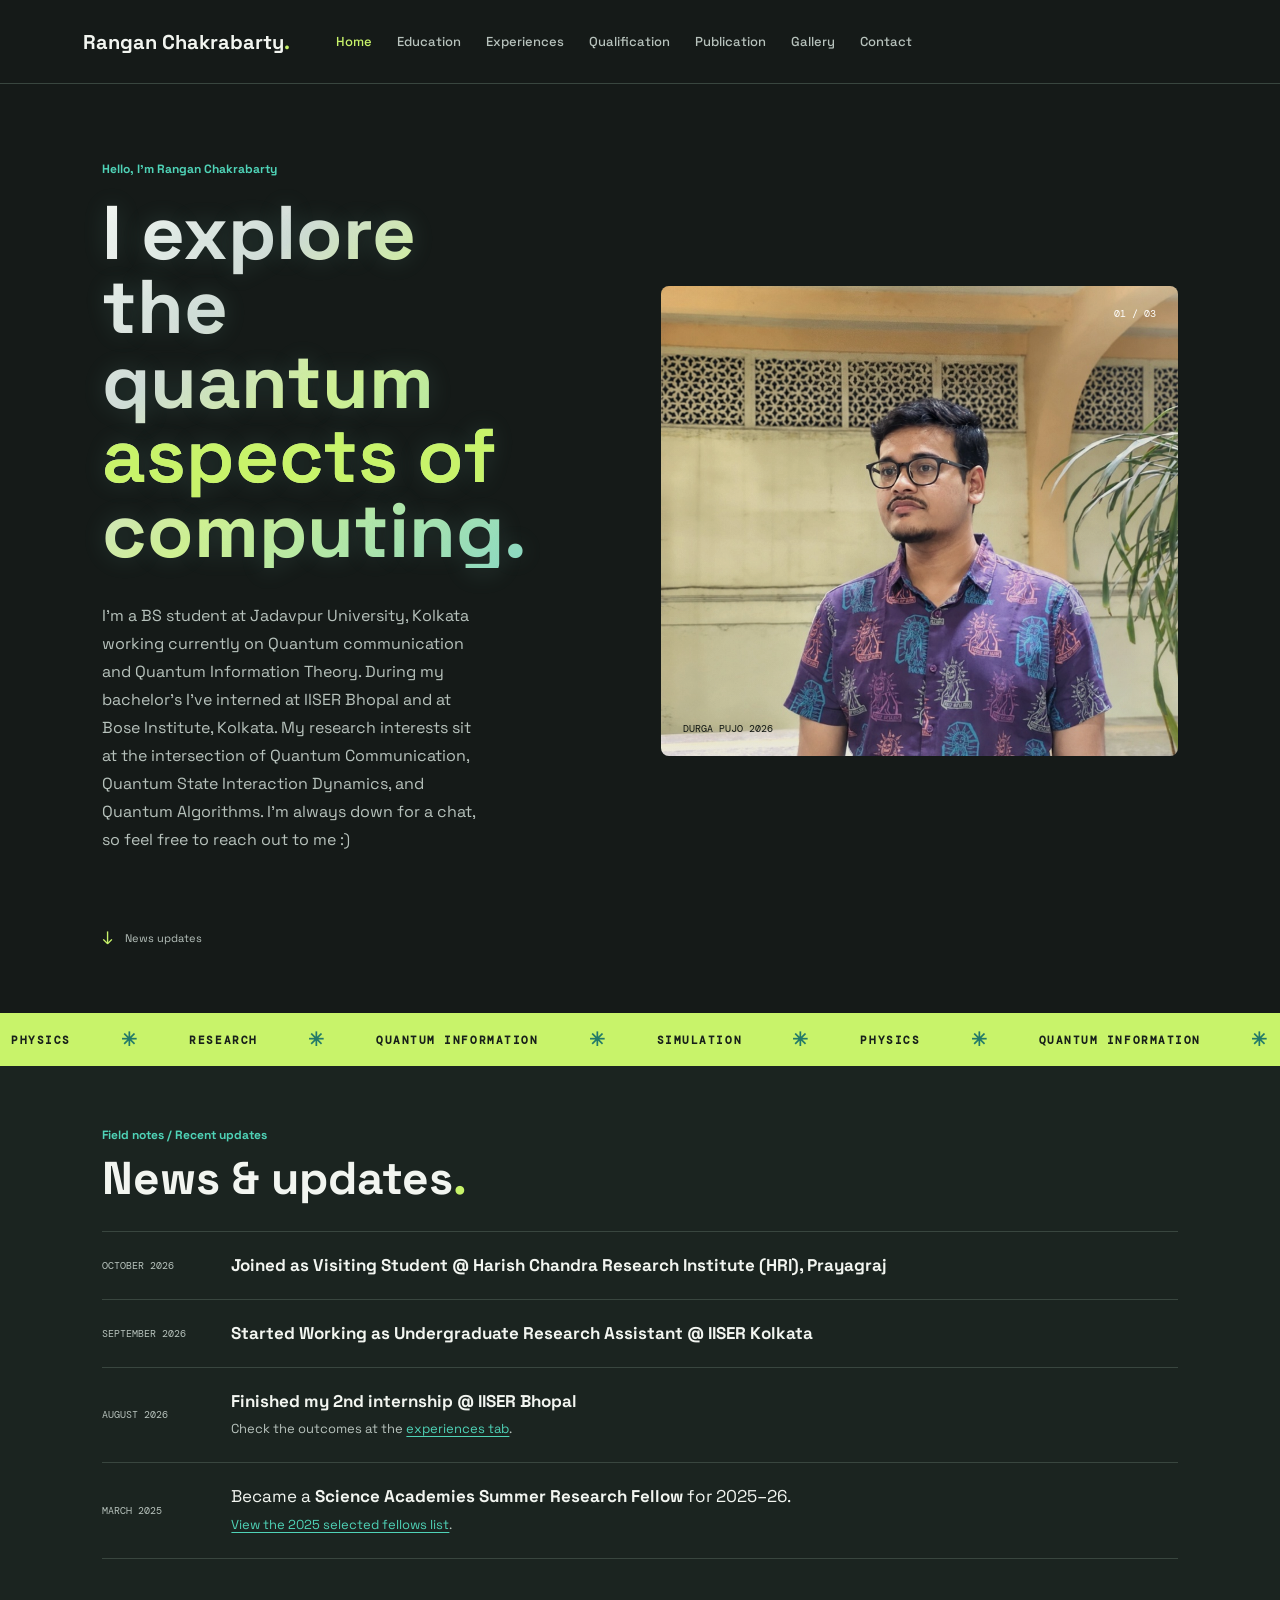
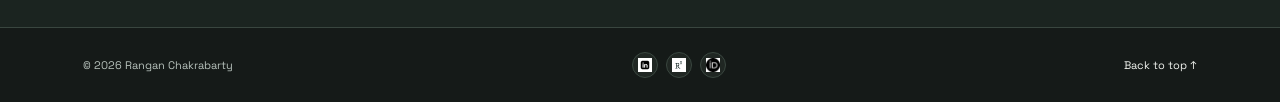
==== index.html @ 46327c10 "changed index" ====
<!doctype html>
<html lang="en">
<head>
  <meta charset="utf-8">
  <meta name="viewport" content="width=device-width, initial-scale=1">
  <meta name="description" content="Rangan Chakrabarty is a Physics student at Jadavpur University, Kolkata, interested in quantum computing, quantum communication, quantum algorithms, and quantum state transfer. Explore his academic profile, research projects, and publications.">
  <meta name="theme-color" content="#151a18">
  <meta property="og:title" content="Rangan Chakrabarty | Personal Webpage">
  <title>Rangan Chakrabarty | Personal Webpage</title>
  <link rel="canonical" href="https://rangan269-ju.github.io/Personalwebsite/">
  <link rel="preconnect" href="https://fonts.googleapis.com">
  <link rel="preconnect" href="https://fonts.gstatic.com" crossorigin>
  <link href="https://fonts.googleapis.com/css2?family=DM+Mono:wght@400;500&family=Space+Grotesk:wght@400;500;600;700&display=swap" rel="stylesheet">
  <link rel="stylesheet" href="styles.css">
</head>
<body>
  <div class="site-shell">
    <header class="site-header">
      <a class="brand" href="?page=home" aria-label="Rangan Chakrabarty home">Rangan Chakrabarty<span class="brand-dot">.</span></a>
      <nav class="desktop-nav" aria-label="Main navigation">
        <a href="?page=home">Home</a>
        <a href="?page=education">Education</a>
        <a href="?page=experience">Experiences</a>
        <a href="?page=qualification">Qualification</a>
        <a href="?page=publication">Publication</a>
        <a href="?page=gallery">Gallery</a>
        <a href="?page=contact">Contact</a>
      </nav>
      <button class="menu-toggle" type="button" aria-expanded="false" aria-controls="mobile-nav" aria-label="Open navigation">
        <span></span><span></span>
      </button>
    </header>

    <nav class="mobile-nav" id="mobile-nav" aria-label="Mobile navigation">
      <a href="?page=home">Home</a>
      <a href="?page=education">Education</a>
      <a href="?page=experience">Experiences</a>
      <a href="?page=qualification">Qualification</a>
      <a href="?page=publication">Publication</a>
      <a href="?page=gallery">Gallery</a>
      <a href="?page=contact">Contact</a>
    </nav>

    <main id="home">
      <section class="hero section-pad reveal">
        <div class="hero-grid">
          <div class="hero-copy">
            <p class="eyebrow name-lockup">Hello, I'm Rangan Chakrabarty</p>
            <h1>I explore the quantum <em>aspects of</em> computing.</h1>
            <p class="hero-intro">I'm a BS student at Jadavpur University, Kolkata working currently on Quantum communication and Quantum Information Theory. During my bachelor's I've interned at IISER Bhopal and at Bose Institute, Kolkata. My research interests sit at the intersection of Quantum Communication, Quantum State Interaction Dynamics, and Quantum Algorithms. I'm always down for a chat, so feel free to <a href="https://rangan269-ju.github.io/Personalwebsite/?page=contact">reach out to me</a> :)</p>
          </div>
          <div class="hero-visual" aria-label="Durga Pujo 2026">
            <div class="visual-label">01 / 03</div>
            <div class="visual-caption visual-caption-dark">Durga Pujo 2026</div>
          </div>
        </div>
        <a class="scroll-cue page-explorer" href="#news"><span class="scroll-arrow">↓</span><span>News updates</span></a>
      </section>

      <section class="marquee" aria-label="Specialties">
        <div class="marquee-track"><span>Physics</span><b>✳</b><span>Research</span><b>✳</b><span>Quantum Information</span><b>✳</b><span>Simulation</span><b>✳</b><span>Physics</span><b>✳</b><span>Quantum Information</span><b>✳</b></div>
      </section>

      <section id="news" class="news section-pad" aria-labelledby="news-title">
        <div class="news-heading">
          <div>
            <p class="eyebrow">Field notes / Recent updates</p>
            <h2 id="news-title">News &amp; updates<span>.</span></h2>
          </div>
        </div>
        <div class="news-list">
          <article class="news-item">
            <time datetime="2026-10" class="news-date">October 2026</time>
            <div class="news-copy">
              <h3>Joined as Visiting Student @ Harish Chandra Research Institute (HRI), Prayagraj</h3>
            </div>
          </article>
          <article class="news-item">
            <time datetime="2026-09" class="news-date">September 2026</time>
            <div class="news-copy">
              <h3>Started Working as Undergraduate Research Assistant @ IISER Kolkata</h3>
            </div>
          </article>
          <article class="news-item">
            <time datetime="2026-08" class="news-date">August 2026</time>
            <div class="news-copy">
              <h3><strong>Finished my 2nd internship @ IISER Bhopal</strong></h3>
              <p>Check the outcomes at the <a href="?page=experience">experiences tab</a>.</p>
            </div>
          </article>
          <article class="news-item news-item-fellowship">
            <time datetime="2025-03" class="news-date">March 2025</time>
            <div class="news-copy">
              <h3>Became a <strong>Science Academies Summer Research Fellow</strong> for 2025–26.</h3>
              <p><a href="https://webjapps.ias.ac.in/fellowship2025/lists/result.jsp" target="_blank" rel="noopener noreferrer">View the 2025 selected fellows list</a>.</p>
            </div>
          </article>
        </div>
      </section>

      <section class="profile-section section-pad" aria-label="Profile information">
        <article id="education" class="profile-item education-item reveal"><p class="eyebrow">01 / Education</p><h2>Academic<br><em>journey.</em></h2><div class="education-timeline"><div class="education-record"><div><h3>4-year BSc Major (Hons with Research) in Physics</h3><p>Jadavpur University, Kolkata, India</p></div></div><div class="education-record"><div><h3>Higher Secondary (HS) Education</h3><p>Katwa Kashiram Das Institution</p><p>WB, India</p></div></div><div class="education-record"><div><h3>Secondary (Madhyamik) Education</h3><p>Katwa Kashiram Das Institution</p><p>WB, India</p></div></div></div><aside class="education-progress" aria-label="Education progress"><div class="progress-heading"><span>Education journey</span><strong id="graduation-percentage">0%</strong></div><div class="progress-track"><span class="progress-fill" id="graduation-fill"></span></div><div class="progress-footer"><span>Graduation progress</span><span>Automatically updated</span></div><div class="education-progress-list"><div class="education-step complete"><span class="step-marker">✓</span><div><strong>Secondary</strong><small>Completed</small></div></div><div class="education-step complete"><span class="step-marker">✓</span><div><strong>Higher Secondary</strong><small>Completed</small></div></div><div class="education-step current"><span class="step-marker">●</span><div><strong>BSc (Hons) Physics</strong><small>Currently pursuing</small></div></div></div></aside></article>
        <article id="research" class="profile-item reveal"><p class="eyebrow">02 / Research Interests</p><h2>Research<br><em>ambitions.</em></h2><div class="research-grid"><div class="research-box"><span class="research-box-index">01</span><strong>Quantum Communication</strong></div><div class="research-box"><span class="research-box-index">02</span><strong>Quantum Algorithms</strong></div><div class="research-box"><span class="research-box-index">03</span><strong>Quantum Protocols</strong></div></div></article>
        <section class="work section-pad" id="project">
          <div class="section-heading reveal"><div><p class="eyebrow">02/ Project Works and experiences</p><h2>Research<br><em>journey.</em></h2></div><p class="section-note"></p></div>
          <div class="project-entry-grid"><article class="research-box internship-project reveal"><img class="internship-project-image" src="pictures/Screenshot%202026-08-28%20131123.png" alt="Science Academies Summer Research Fellowship Program 2025 project report cover"><span class="research-box-index">01</span><h3>Quantum Algorithms: Detailed Study, Experimental Implementations and Fault Diagnosis of Quantum Logic Gates</h3><p class="project-timeline">July-September 2025</p><p>Supervisor: Dr. Somshubhro Bandyopadhyay</p><p>Bose Institute, Kolkata</p><p>Academy of Sciences Summer Research Fellowship Program 2025 <a class="fellowship-link" href="https://webjapps.ias.ac.in/fellowship2025/lists/selectedList.jsp?col=First_Name&amp;sub=Phy&amp;searchtxt=rangan" target="_blank" rel="noopener noreferrer" aria-label="View fellowship selection">↗</a></p><nav class="project-links" aria-label="Project resources"><a href="https://doi.org/10.13140/RG.2.2.35183.50083" target="_blank" rel="noopener noreferrer"><span>↗</span> ResearchGate / DOI: <span class="doi-number">10.13140/RG.2.2.35183.50083</span></a><a href="https://zenodo.org/records/17501099?token=eyJhbGciOiJIUzUxMiJ9.eyJpZCI6IjRhYTQyNjQ0LTM5YzItNGQ5YS1iMjczLTY4NjM2NmU4YTQyZSIsImRhdGEiOnt9LCJyYW5kb20iOiI2ODg5NjUzNzBiMWYzODQ5M2ZmNTM1MTM1YjNhNDI4OCJ9.HhS94I4QEbYhkho5GENRAHw2uCYoyf9vWG4GuqeVCTBKf3cCyo_2i5JP4HPBs7c6EdXIXnqbnS_jVi15p4PufQ" target="_blank" rel="noopener noreferrer"><span>↗</span> Zenodo</a><a href="https://drive.google.com/" target="_blank" rel="noopener noreferrer"><span>↗</span> Abstract</a></nav></article><article class="research-box internship-project dense-coding-project reveal"><span class="research-box-index">02</span><h3>Quantum Dense Coding Using Bipartite and Multipartite Entangled States Over Noiseless and Noisy Quantum Channels: An IBM Quantum Experience</h3><p class="project-timeline">Quantum communication research</p><p>Study of dense coding protocols using bipartite and multipartite entangled states.</p><nav class="project-links" aria-label="Project resources"><a href="#project"><span>↗</span> Project details</a></nav></article></div>
        </section>
        <article id="qualification" class="profile-item reveal"><p class="eyebrow">03 / Qualified Examinations</p><h2>Conquered <br><em>entrances.</em></h2><div class="qualification-grid"><div class="research-box"><span class="research-box-index">01</span><strong>Jadavpur University UG Entrance Test- Physics 2023<br><span class="qualification-rank">Ranked 2nd in the entrance test <br>Ranked 9th overall</span></strong></div><div class="research-box"><span class="research-box-index">02</span><strong>CUET (UG) 2023 Entrance Test<br><span class="qualification-percentiles">Percentile in Physics: 98.15<br>Percentile in Chemistry: 99.64<br>Percentile in Biology: 96.40</span></strong></div></div></article>
        <article id="skills" class="profile-item reveal"><p class="eyebrow">05 / Skills</p><h2>Potential<br><em>outgrowths.</em></h2><div class="research-grid skills-grid"><div class="research-box"><span class="research-box-index">01</span><strong>Programming Languages</strong><span class="skill-details"><span class="skill-entry"><b>FORTRAN 95:</b> For scientific and numerical computation.</span><span class="skill-entry"><b>Python:</b> For scientific computing, data analysis, and rapid prototyping.</span><span class="skill-entry"><b>LaTeX:</b> For clean technical writing and professional document preparation.</span><span class="skill-entry"><b>HTML:</b> For structuring web content and pages.</span><span class="skill-entry"><b>CSS:</b> For styling and responsive interface design.</span><span class="skill-entry"><b>JavaScript:</b> For interactivity and dynamic frontend behavior.</span></span></div><div class="research-box"><span class="research-box-index">02</span><strong>Scientific Computing</strong><span class="skill-details"><span class="skill-entry"><b>NumPy &amp; SciPy:</b> Numerical analysis and scientific algorithms.</span><span class="skill-entry"><b>Gnuplot:</b> Quick plotting and data visualization.</span><span class="skill-entry"><b>Matplotlib:</b> Publication-quality figures and analysis plots.</span><span class="skill-entry"><b>Jupyter Notebook:</b> Interactive computation and documentation.</span><span class="skill-entry"><b>Origin:</b> Data processing and graphing for analysis work.</span><span class="skill-entry"><b>Quantum computing libraries:</b> Qiskit, QuTiP, IBM Quantum Experience for quantum simulations and experiments.</span></span></div><div class="research-box"><span class="research-box-index">03</span><strong>Research Skills</strong><span class="skill-details"><span class="skill-entry"><b>Literature review:</b> For identifying gaps and building a strong theoretical base.</span><span class="skill-entry"><b>Data analysis:</b> For interpreting results and extracting meaningful patterns.</span><span class="skill-entry"><b>Scientific writing:</b> For presenting findings clearly and professionally.</span></span></div></div></article>
        <article id="publication" class="profile-item reveal"><p class="eyebrow">04 / Publication</p><h2>Documenting<br><em>innovations.</em></h2><p>Selected writing, research, and future publications will appear here. This is a growing archive of work in progress.</p></article>
      </section>

      <section id="gallery" class="gallery-page section-pad">
        <header class="gallery-heading">
          <div><p class="eyebrow">05/Gallery</p><h1>Photo jungle<span>.</span></h1></div>
        </header>
        <div class="gallery-slides">
          <section class="gallery-carousel">
            <h2>Research diaries</h2>
            <div class="gallery-slide-visual research-diary-visual" aria-label="Bose Institute, Kolkata">
              <img src="pictures/IMG_20250715_173808297.jpg" alt="Bose Institute, Kolkata">
              <div class="visual-label">01 / 04</div>
              <div class="visual-caption">Bose Institute, Kolkata</div>
            </div>
          </section>
          <section class="gallery-carousel">
            <h2>Attended events</h2>
            <div class="gallery-slide-visual attended-events-visual" aria-label="IIT KGP Research Park">
              <img src="pictures/IMG_20260201_142143011.jpg" alt="IIT KGP Research Park">
              <div class="visual-label">01 / 07</div>
              <div class="visual-caption">IIT KGP Research Park</div>
            </div>
          </section>
          <section class="gallery-carousel">
            <h2>Varsity diaries</h2>
            <div class="gallery-slide-visual varsity-diary-visual" aria-label="Samannoy 2026">
              <img src="pictures/img-52.jpeg" alt="Samannoy 2026">
              <div class="visual-label">01 / 05</div>
              <div class="visual-caption">Samannoy 2026</div>
            </div>
          </section>
        </div>
      </section>

      <section class="contact section-pad" id="contact">
        <div class="about-mark reveal">✳</div>
        <p class="eyebrow">Let's Connect</p>
        <h2>Let's make something<br><em>worth talking about.</em></h2>
        <div class="contact-email-row">
          <a class="contact-link" href="https://mail.google.com/mail/?view=cm&fs=1&to=ranganc.physics.ug@jadavpuruniversity.in&su=Hello%20Rangan" target="_blank" rel="noopener noreferrer">Hello@rangan<span>↗</span></a>
          <span class="contact-email">Mailto: ranganc.physics.ug@jadavpuruniversity.in</span>
        </div>
      </section>

    </main>

    <footer class="site-footer">
      <span>© <span id="year">2026</span> Rangan Chakrabarty</span>
      <div class="footer-socials" aria-label="Social profiles">
        <a href="https://www.linkedin.com/in/reach2rcju/" target="_blank" rel="noopener noreferrer" aria-label="LinkedIn">
          <img src="pictures/linkedin.jpg" alt="LinkedIn">
        </a>
        <a href="https://www.researchgate.net/profile/Rangan-Chakrabarty?ev=hdr_xprf" target="_blank" rel="noopener noreferrer" aria-label="ResearchGate">
          <img src="pictures/researchgate.jpg" alt="ResearchGate">
        </a>
        <a href="https://orcid.org/0009-0009-5741-0717" target="_blank" rel="noopener noreferrer" aria-label="ORCID">
          <img src="pictures/orcid.png" alt="ORCID">
        </a>
      </div>
      <a href="#home">Back to top ↑</a>
    </footer>
  </div>
  <script src="script.js"></script>
</body>
</html>
---- styles.css ----
#skills { margin: 0; }
#skills .skills-grid { width: min(100%, 930px); grid-template-columns: repeat(3, minmax(0, 1fr)); align-items: start; gap: 18px; margin-top: 30px; }
#skills .skills-grid .research-box { min-height: 330px; justify-content: flex-start; padding: 18px 19px; border: 1px solid #8e8060; outline: 0; background-color: #1b1110; background-image: repeating-linear-gradient(0deg, rgba(200,232,91,.035) 0, rgba(200,232,91,.035) 1px, transparent 1px, transparent 5px); box-shadow: inset 0 0 0 1px #29211d, inset 0 -5px 0 #c8e85b, 5px 5px 0 #260f15; transition: transform .2s ease, box-shadow .2s ease; }
#skills .skills-grid .research-box:hover { transform: translate(-2px, -2px); box-shadow: inset 0 0 0 1px #292b24, inset 0 -5px 0 #c8e85b, 8px 8px 0 #260f15; }
#skills .skills-grid .research-box::after { right: 10px; top: 10px; width: 8px; height: 8px; border: 1px solid #c8e85b; background: #1b1110; border-radius: 0; box-shadow: inset 0 0 0 2px #1b1110; }
#skills .skills-grid .research-box-index { display: none; }
#skills .skills-grid strong { max-width: none; color: #c8e85b; font: 600 13px/1.25 var(--mono); letter-spacing: .035em; text-shadow: 2px 2px 0 #314116; }
#skills .skill-details { display: flex; flex: 1; flex-direction: column; justify-content: space-between; max-width: none; min-height: 250px; margin-top: 15px; color: #e7ded5; font: 10px/1.4 var(--mono); letter-spacing: .01em; text-transform: uppercase; }
#skills .skill-entry { display: block; }
#skills .skill-details b { color: #f4eee7; font-weight: 600; }
#skills .skill-details b::before { content: ""; display: inline-block; width: 6px; height: 6px; margin: 0 8px 1px 0; border: 1px solid #63d8d1; background: #63d8d1; box-sizing: border-box; }
#skills .skills-grid .research-box:last-child .skill-details { justify-content: flex-start; gap: 20px; min-height: 0; }
@media (max-width: 760px) { #skills .skills-grid { width: 100%; grid-template-columns: 1fr; gap: 14px; margin-top: 30px; } #skills .skills-grid .research-box { min-height: 0; } #skills .skill-details { min-height: 0; gap: 14px; } }
.internship-project-image, .dense-coding-project::after { clip-path: inset(0 0 65% 0); }
.scholarly-heading { margin: 24px 0 0; padding-top: 14px; border-top: 1px solid var(--line); color: #f0c978; font: 11px var(--mono); letter-spacing: .08em; text-transform: uppercase; }
.scholarly-card { position: relative; max-width: 760px; margin-top: 18px; padding: 28px 30px; border: 1px solid #46556b; border-left: 4px solid #e19063; border-radius: 6px; background: #202936; color: #f4ede5; box-shadow: 0 12px 28px rgba(8, 13, 22, .28); transform: translateY(0); transition: transform .25s ease, box-shadow .25s ease, border-color .25s ease, filter .25s ease; animation: scholarlyCardIn .6s ease both; }.scholarly-card:hover { transform: translateY(-4px) scale(1.01); border-color: #6a7f9f; box-shadow: 0 18px 34px rgba(8, 13, 22, .4); filter: brightness(1.04); }
@keyframes scholarlyCardIn { from { opacity: 0; transform: translateY(16px); } to { opacity: 1; transform: translateY(0); } }
.scholarly-card-index { color: #f0c978; font: 10px var(--mono); letter-spacing: .08em; text-transform: uppercase; }.scholarly-card h3 { max-width: 650px; margin: 16px 0 16px; color: #fff8ef; font: 600 12px/1.6 var(--mono); letter-spacing: .02em; text-transform: uppercase; }.scholarly-card p { max-width: 650px; margin: 8px 0 0; color: #cbd3df; font: 11px/1.6 var(--mono); }.scholarly-card p em { color: #fff8ef; font: inherit; }
.scholarly-card-link { display: inline-flex; align-items: center; gap: 10px; margin-top: 20px; color: #f0c978; font: 11px/1.5 var(--mono); text-transform: uppercase; }.scholarly-card-link > span:first-child { color: #fff8ef; font-size: 17px; }.scholarly-card-link .doi-number { color: #8fd0ca; font: inherit; letter-spacing: .06em; text-transform: none; }
.scholarly-card-link + .scholarly-card-link { margin-left: 22px; }
.text-link span, .project-links a > span:first-child, .fellowship-link span, .internship-detail-link span, .scholarly-card-link > span:first-child, .workshop-list a span, .contact-link span { display: inline-block; transition: transform .2s ease; }
.text-link:hover span, .project-links a:hover > span:first-child, .fellowship-link:hover span, .internship-detail-link:hover span, .scholarly-card-link:hover > span:first-child, .workshop-list a:hover span, .contact-link:hover span { transform: translate(3px, -3px); }
.workshop-card { position: relative; max-width: 900px; margin-top: 18px; padding: 28px 30px; border: 1px solid #3d4858; border-left: 4px solid #ff705b; border-radius: 6px; background: #171c26; color: #f4ede5; box-shadow: 0 14px 32px rgba(8, 13, 22, .38); transform: translateY(0); transition: transform .25s ease, box-shadow .25s ease, border-color .25s ease, filter .25s ease; animation: scholarlyCardIn .7s ease both; }.workshop-card:hover { transform: translateY(-3px) scale(1.01); border-color: #5a687b; box-shadow: 0 18px 38px rgba(8, 13, 22, .46); filter: brightness(1.05); }.workshop-list { display: grid; gap: 18px; margin: 20px 0 0; padding-left: 24px; }.workshop-list li { padding-left: 8px; color: #e3e8ef; font: 12px/1.65 var(--mono); transition: transform .2s ease, color .2s ease; }.workshop-list li:hover { transform: translateX(3px); color: #fff8ef; }.workshop-list li::marker { color: #c8e85b; }.workshop-list a { color: #c8e85b; white-space: nowrap; }.workshop-list a:hover { color: #fff8ef; }
.dense-coding-project::after { box-sizing: border-box; }
:root { --paper: #151a18; --ink: #f2f5f0; --muted: #b7c2bc; --line: #39463f; --blue: #8ca7ff; --yellow: #c8f36a; --green: #4fd3b7; --serif: "Space Grotesk", sans-serif; --sans: "Space Grotesk", sans-serif; --mono: "DM Mono", monospace; }
* { box-sizing: border-box; }
[hidden] { display: none !important; }
html { scroll-behavior: smooth; }
body { margin: 0; background: var(--paper); color: var(--ink); font-family: var(--sans); font-size: 15px; line-height: 1.5; }
a { color: inherit; text-decoration: none; }
.site-shell { max-width: 1440px; margin: auto; overflow: hidden; }
.site-header {
  position: relative;
  min-height: 84px;
  padding: 24px 6.5vw;
  display: flex;
  align-items: flex-start;
  gap: 46px;
  border-bottom: 1px solid var(--line);
  background-image: linear-gradient(rgba(36, 6, 10, 0.66), rgba(36, 6, 10, 0.78)), url("pictures/qback.avif");
  background-size: cover;
  background-position: center 36%;
  background-repeat: no-repeat;
  overflow: hidden;
}
.site-header > * { position: relative; z-index: 1; }
.brand { font-size: 19px; font-weight: 800; letter-spacing: -.8px; white-space: nowrap; }.brand-dot { color: #d36a4f; }
.desktop-nav { display: flex; flex-direction: column; align-items: flex-start; gap: 12px; font-size: 12px; }.desktop-nav a, .eyebrow, .hero-kicker, .project-meta p, .about-facts span, .site-footer { font-family: var(--mono); font-size: 10px; letter-spacing: .04em; text-transform: uppercase; }.desktop-nav a { font-size: 12px; }
.desktop-nav a, .mobile-nav a { color: var(--ink); opacity: 1; -webkit-text-fill-color: currentColor; }
.desktop-nav a { color: var(--muted); transition: color .2s; }.desktop-nav a:hover { color: var(--ink); }
.footer-socials { display: flex; align-items: center; gap: 8px; }
.footer-socials a { display: inline-flex; align-items: center; justify-content: center; width: 26px; height: 26px; border: 1px solid var(--line); border-radius: 50%; background: #202723; color: var(--ink); transition: transform .2s ease, border-color .2s ease, background .2s ease; }
.footer-socials a img { display: block; width: 14px; height: 14px; object-fit: contain; }
.footer-socials a:hover { transform: translateY(-2px); border-color: var(--yellow); background: #29332d; }
.menu-toggle, .mobile-nav { display: none; }
@supports (-webkit-touch-callout: none) {
  .desktop-nav a, .mobile-nav a { color: #f4ede5; opacity: 1; }
  .site-header { -webkit-backface-visibility: hidden; }
  .internship-project, .dense-coding-project { overflow: visible; }
  .internship-project-image, .dense-coding-project::after { top: -96px; }
  .dense-coding-project { padding-top: 112px; }
}
.section-pad { padding-left: 9.5vw; padding-right: 9.5vw; }
.hero { padding-top: 32px; padding-bottom: 55px; }.hero-kicker { display: flex; align-items: center; gap: 15px; color: var(--muted); }.kicker-line { width: 52px; height: 1px; background: var(--line); }.hero-grid { display: grid; grid-template-columns: .93fr 1.07fr; gap: 8.5vw; align-items: center; margin-top: 62px; }.eyebrow { color: #b65e48; margin: 0 0 18px; }.name-lockup { font-size: 12px; }.hero h1 { display: inline-block; max-width: 600px; margin: 0; font-size: clamp(48px, 6.2vw, 92px); line-height: .98; letter-spacing: -5px; font-weight: 700; background: linear-gradient(135deg, #f6f7f4 0%, #d4dcd7 28%, #d3f290 52%, #87d7c7 100%); -webkit-background-clip: text; background-clip: text; color: transparent; text-shadow: 0 0 24px rgba(135, 215, 199, .16); }.hero h1 em, h2 em { font-family: var(--serif); font-weight: 600; letter-spacing: -3px; }.hero-intro { max-width: 385px; margin: 34px 0 28px; color: var(--muted); font-size: 15px; line-height: 1.7; }.text-link { display: inline-flex; align-items: center; gap: 12px; font-size: 13px; font-weight: 700; border-bottom: 1px solid var(--ink); padding-bottom: 4px; }.text-link span { color: #d36a4f; font-size: 19px; line-height: 10px; transition: transform .2s; }.text-link:hover span { transform: translate(3px, 3px); }
.hero-visual { min-height: 470px; position: relative; overflow: hidden; background: url('pictures/1791971786015.jpeg') center 36%/cover; }.hero-visual::after { content: ""; position: absolute; inset: 0; background: linear-gradient(140deg, rgba(242,188,75,.22), rgba(60,78,65,.17)); mix-blend-mode: multiply; }.visual-label, .visual-caption, .visual-stamp { position: absolute; z-index: 1; font-family: var(--mono); text-transform: uppercase; font-size: 10px; }.visual-label { top: 20px; right: 22px; color: white; }.visual-caption { bottom: 20px; left: 22px; max-width: calc(100% - 44px); color: white; line-height: 1.5; }.visual-stamp { top: 43%; left: 44%; width: 98px; height: 98px; border: 1px solid white; border-radius: 50%; display: grid; place-content: center; text-align: center; color: white; font-size: 24px; line-height: .95; transform: rotate(-13deg); }.visual-stamp span { font-size: 7px; line-height: 1.35; margin-top: 6px; }.scroll-cue { display: flex; align-items: center; gap: 12px; color: var(--muted); font: 10px var(--mono); text-transform: uppercase; margin-top: 44px; }.scroll-arrow { font-size: 18px; color: #d36a4f; }
.marquee { overflow: hidden; background: linear-gradient(90deg, #2d0d12 0%, #39141b 38%, #2a0c11 100%); color: #f9f3ee; padding: 14px 0; border-top: 1px solid rgba(255,255,255,0.08); border-bottom: 1px solid rgba(255,255,255,0.08); box-shadow: inset 0 0 18px rgba(255, 183, 96, 0.08); }
.marquee-track { display: flex; justify-content: space-around; align-items: center; gap: 28px; width: max-content; min-width: 100%; font: 700 11px var(--mono); text-transform: uppercase; letter-spacing: .14em; color: #f7efe9; }
.marquee-track span { color: #f8f1e8; text-shadow: 0 0 14px rgba(255, 214, 153, 0.2); }
.marquee b { color: #ffb86b; font-size: 19px; font-weight: 700; text-shadow: 0 0 12px rgba(255, 184, 107, 0.35); }
.profile-section { padding-top: 104px; padding-bottom: 108px; display: grid; grid-template-columns: repeat(2, minmax(0, 1fr)); column-gap: 8vw; row-gap: 78px; border-bottom: 1px solid var(--line); }.profile-item { border-top: 1px solid var(--ink); padding-top: 17px; }.profile-item h2 { font-size: clamp(31px, 3.1vw, 46px); line-height: 1.04; letter-spacing: -2px; margin: 0 0 22px; }.profile-item h2 em { letter-spacing: -2px; }.profile-item > p:not(.eyebrow) { max-width: 390px; color: var(--muted); font-size: 13px; line-height: 1.7; margin: 0; }.profile-item blockquote { max-width: 520px; margin: 0 0 22px; font: 600 clamp(28px, 3vw, 44px)/1.08 var(--serif); letter-spacing: -1px; }.profile-item blockquote cite { display: block; margin-top: 16px; color: var(--muted); font: 10px var(--mono); letter-spacing: .04em; text-transform: uppercase; }.research-grid { display: grid; grid-template-columns: repeat(3, minmax(0, 1fr)); gap: 12px; margin-top: 30px; }.research-box { position: relative; min-height: 126px; display: flex; flex-direction: column; justify-content: space-between; padding: 15px; border: 2px solid #896068; outline: 1px solid #3d1820; outline-offset: -6px; background: #2b1116; box-shadow: inset 0 0 0 4px #3d1820, 4px 4px 0 rgba(20, 5, 8, .28); }.research-box::after { content: ""; position: absolute; right: 8px; top: 8px; width: 5px; height: 5px; border: 1px solid #c28a77; background: #5c313a; border-radius: 50%; }.research-box-index { color: #e19063; font: 10px var(--mono); }.research-box strong { max-width: 125px; font: 600 13px/1.25 var(--mono); text-transform: uppercase; }.profile-item .skill-list { color: var(--ink); font-family: var(--mono); font-size: 11px; line-height: 2; text-transform: uppercase; }
.work { padding-top: 116px; padding-bottom: 126px; }.section-heading { display: flex; align-items: end; justify-content: space-between; gap: 40px; margin-bottom: 56px; }.section-heading h2, .about h2, .contact h2 { font-size: clamp(38px, 4vw, 61px); line-height: 1.04; letter-spacing: -3px; margin: 0; }.section-note { max-width: 225px; color: var(--muted); margin: 0 0 5px; font-size: 13px; }.project-grid { display: grid; grid-template-columns: 1.3fr .85fr; column-gap: 25px; row-gap: 65px; }.project-large { grid-row: span 2; }.project-image { height: 300px; position: relative; overflow: hidden; }.project-large .project-image { height: 520px; }.project-image-blue { background: var(--blue); color: #e8e8f8; }.project-image-yellow { background: var(--yellow); color: var(--ink); }.project-image-green { background: var(--green); color: #e6efe5; }.project-index { position: absolute; top: 18px; left: 18px; font: 10px var(--mono); }.project-word { position: absolute; left: 28px; bottom: 24px; font: italic 600 45px var(--serif); letter-spacing: -2px; }.project-word-dark { color: #293128; }.project-icon { position: absolute; top: 46%; left: 48%; font-size: 58px; }.orbit { position: absolute; border: 1px solid rgba(255,255,255,.45); border-radius: 50%; transform: rotate(-22deg); }.orbit-one { width: 85%; height: 40%; left: 8%; top: 30%; }.orbit-two { width: 53%; height: 74%; left: 24%; top: 12%; }.sun-shape { position: absolute; width: 142px; aspect-ratio: 1; border-radius: 50%; background: #ed744c; top: 32%; left: 41%; box-shadow: 0 0 0 28px rgba(237,116,76,.17); }.green-figure { position: absolute; width: 140px; height: 190px; background: #d8be8d; border-radius: 80px 80px 12px 12px; left: 43%; top: 20%; transform: rotate(8deg); }.green-figure::after { content: ""; position: absolute; width: 110px; height: 110px; background: #e3c99b; border-radius: 50%; top: -54px; left: 15px; }.project-meta { display: flex; justify-content: space-between; align-items: start; padding-top: 14px; border-top: 1px solid var(--ink); }.project-meta h3 { margin: 0 0 4px; font-size: 16px; }.project-meta p { margin: 0; color: var(--muted); }.circle-arrow { width: 29px; height: 29px; border: 1px solid var(--ink); border-radius: 50%; display: grid; place-content: center; transition: background .2s, color .2s; }.project:hover .circle-arrow { background: var(--ink); color: var(--paper); }
.about { border-top: 1px solid var(--line); padding-top: 100px; padding-bottom: 112px; display: grid; grid-template-columns: .22fr 1.28fr .7fr; gap: 40px; }.about-mark { color: #f7d6a6; font-size: 64px; line-height: 1; text-shadow: 0 0 18px rgba(255, 201, 143, 0.35); }.about-copy h2 { max-width: 650px; }.about-copy > p:not(.eyebrow) { max-width: 520px; color: var(--muted); margin: 28px 0; font-size: 15px; line-height: 1.75; }.about-facts { border-left: 1px solid var(--line); padding-left: 28px; display: grid; gap: 27px; align-content: start; }.about-facts span { display: block; color: var(--muted); margin-bottom: 7px; }.about-facts strong { font-size: 13px; line-height: 1.5; }
.contact { background: linear-gradient(135deg, #163b2a 0%, #1e4738 38%, #112d24 100%); color: #f5eee6; padding-top: 95px; padding-bottom: 95px; box-shadow: inset 0 1px 0 rgba(255,255,255,0.08); }.contact .eyebrow { color: #d7f5d7; font-weight: 700; letter-spacing: .08em; }.contact h2 { font-size: clamp(46px, 6vw, 86px); color: #f4f7f1; text-shadow: 0 2px 0 rgba(7, 24, 18, 0.2); }.contact-email-row { display: flex; flex-wrap: wrap; align-items: center; gap: 16px 24px; margin-top: 42px; }.contact-link { display: inline-flex; gap: 18px; align-items: center; margin-top: 0; font: 700 16px var(--mono); border-bottom: 1px solid #edf7ef; padding-bottom: 7px; color: #f9faf8; }.contact-link span { font-size: 23px; }.contact-email { color: #f9faf8; font-size: 14px; overflow-wrap: anywhere; }.site-footer { min-height: 74px; padding: 0 6.5vw; display: flex; justify-content: space-between; align-items: center; color: var(--muted); }.site-footer a { color: var(--ink); }
.education-timeline { margin-top: 30px; border-top: 1px solid var(--line); }.education-record { display: grid; grid-template-columns: 1fr; gap: 18px; padding: 18px 0; border-bottom: 1px solid var(--line); }.education-record h3 { margin: 0 0 5px; font-size: 14px; line-height: 1.35; }.education-record p { margin: 0; color: var(--muted); font-size: 12px; line-height: 1.6; }
.reveal { opacity: 0; transform: translateY(18px); transition: opacity .7s ease, transform .7s ease; }.reveal.is-visible { opacity: 1; transform: none; }
@media (max-width: 760px) { .site-header { height: 70px; padding: 0 6vw; }.brand { font-size: 17px; }.desktop-nav, .header-status { display: none; }.menu-toggle { display: grid; gap: 5px; margin-left: auto; border: 0; background: none; padding: 8px 0 8px 8px; cursor: pointer; }.menu-toggle span { display: block; width: 25px; height: 1px; background: var(--ink); transition: transform .2s; }.mobile-nav { padding: 0 6vw; background: var(--paper); border-bottom: 1px solid var(--line); }.mobile-nav.open { display: grid; padding-top: 14px; padding-bottom: 20px; gap: 14px; }.mobile-nav a { font: 13px var(--mono); text-transform: uppercase; }.section-pad { padding-left: 6vw; padding-right: 6vw; }.hero { padding-top: 25px; padding-bottom: 50px; }.hero-kicker { font-size: 8px; justify-content: space-between; gap: 8px; }.hero-grid { display: block; margin-top: 46px; }.hero h1 { font-size: clamp(48px, 14vw, 70px); letter-spacing: -3px; }.hero-intro { margin-top: 24px; }.hero-visual { min-height: 380px; margin-top: 42px; }.scroll-cue { margin-top: 28px; }.profile-section { display: block; padding-top: 70px; padding-bottom: 65px; }.profile-item { margin-bottom: 58px; }.profile-item:last-child { margin-bottom: 0; }.profile-item h2 { font-size: 40px; }.work { padding-top: 75px; padding-bottom: 82px; }.section-heading { display: block; margin-bottom: 35px; }.section-note { margin-top: 22px; }.section-heading h2, .about h2 { font-size: 43px; letter-spacing: -2px; }.project-grid { display: block; }.project { display: block; margin-bottom: 48px; }.project-large .project-image, .project-image { height: 360px; }.project-word { font-size: 38px; }.about { padding-top: 70px; padding-bottom: 75px; display: block; }.about-mark { margin-bottom: 36px; }.about-facts { margin-top: 52px; padding-left: 20px; }.contact { padding-top: 74px; padding-bottom: 76px; }.contact h2 { font-size: 48px; letter-spacing: -2px; }.contact-link { font-size: 12px; }.site-footer { min-height: 112px; padding: 24px 6vw; flex-wrap: wrap; gap: 12px; font-size: 8px; }.site-footer span:nth-child(2) { order: 3; width: 100%; } }
@media (prefers-reduced-motion: reduce) { html { scroll-behavior: auto; }.reveal { opacity: 1; transform: none; transition: none; } }
@media (max-width: 760px) { .education-record { grid-template-columns: 1fr; gap: 7px; }.education-date { font-size: 9px; } }
@media (max-width: 760px) { .research-grid, .qualification-grid { grid-template-columns: 1fr; } }
.qualification-grid { display: grid; grid-template-columns: repeat(2, minmax(0, 1fr)); gap: 12px; width: min(100%, 620px); margin-top: 30px; }.qualification-grid .research-box { min-height: 108px; }.qualification-grid .research-box strong { max-width: none; }.qualification-rank, .qualification-percentiles { color: #e19063; font-size: 11px; }.qualification-percentiles { display: block; font: 10px/1.5 var(--mono); white-space: nowrap; }
.profile-section > .work { grid-column: 1 / -1; padding: 17px 0 0; border-top: 2px solid var(--ink); }
.project-entry-grid { display: grid; grid-template-columns: repeat(2, minmax(0, 1fr)); gap: 24px; margin-top: 30px; }.internship-project { min-height: 0; }.internship-project h3 { max-width: none; margin: 18px 0 14px; font: 600 16px/1.35 var(--sans); }.internship-project p { margin: 5px 0 0; color: var(--muted); font: 11px/1.5 var(--mono); text-transform: uppercase; }
.internship-project { position: relative; overflow: visible; padding: 24px; border: 0; border-left: 5px solid #e2b35d; border-radius: 2px 2px 0 0; outline: 0; background: #163b45; box-shadow: 10px 10px 0 rgba(8, 30, 36, .28); }.internship-project::before { content: ""; position: absolute; z-index: 1; top: -12px; left: 24px; width: 150px; height: 12px; border-radius: 4px 4px 0 0; background: #1d4a56; box-shadow: inset 0 1px 0 rgba(255, 255, 255, .12), 4px -2px 0 rgba(8, 30, 36, .08); }.internship-project::after { display: none; }.internship-project .research-box-index { color: #f0c978; }.internship-project h3 { margin-top: 14px; color: #f4ede5; font: 600 22px/1.2 var(--serif); letter-spacing: 0; }.internship-project p { color: #b9d0d0; font-family: var(--sans); font-size: 12px; text-transform: none; }.internship-project-image { position: absolute; z-index: 2; top: -128px; right: 32px; width: 210px; height: 268px; object-fit: cover; clip-path: inset(0 0 50% 0); transform: rotate(2deg); border: 8px solid #f4ede5; box-shadow: 8px 10px 0 rgba(8, 30, 36, .3); }
.project-links { display: grid; gap: 8px; margin-top: 20px; padding-top: 16px; border-top: 1px solid #416a73; }.project-links a { display: inline-flex; align-items: center; gap: 10px; width: fit-content; color: #f0c978; font: 11px var(--mono); text-transform: uppercase; }.project-links a span { color: #f4ede5; font-size: 16px; transition: transform .2s; }.project-links a:hover span { transform: translate(3px, -3px); }
.project-links a .doi-number { color: #8fd0ca; font: 10px var(--mono); letter-spacing: .06em; text-transform: none; }.project-links a:hover .doi-number { transform: none; }
.internship-project .project-timeline { margin-top: -7px; color: #f0c978; font: 11px var(--mono); letter-spacing: .08em; text-transform: uppercase; }
.fellowship-link { display: inline-flex; align-items: center; gap: 6px; margin-left: 6px; color: #b9d0d0; font: 12px/1.5 var(--sans); }.fellowship-link span { display: inline-block; color: #f0c978; font-size: 16px; transition: transform .2s ease; }.fellowship-link:hover span { transform: translate(3px, -3px); }
.internship-detail-link { display: inline-flex; align-items: center; gap: 7px; color: #b9d0d0; }.internship-detail-link span { color: #f0c978; font-size: 16px; transition: transform .2s; }.internship-detail-link:hover span { transform: translate(3px, -3px); }
.dense-coding-project { order: -1; padding-top: 24px; }.dense-coding-project h3 { margin-top: 14px; }.dense-coding-project::before { left: 24px; }.dense-coding-project::after { content: ""; display: block; position: absolute; z-index: 2; top: -128px; right: 32px; width: 210px; height: 268px; background: url("pictures/iiserb.png") center/cover; clip-path: inset(0 0 50% 0); transform: rotate(2deg); border: 8px solid #f4ede5; border-radius: 0; box-shadow: 8px 10px 0 rgba(8, 30, 36, .3); }
@media (max-width: 760px) { .project-entry-grid { grid-template-columns: 1fr; gap: 38px; }.internship-project::before { left: 16px; width: 112px; }.internship-project-image { top: -82px; right: 20px; width: 135px; height: 172px; border-width: 5px; }.dense-coding-project::after { top: -82px; right: 20px; width: 135px; height: 172px; clip-path: inset(0 0 50% 0); border-width: 5px; border-radius: 0; } }
.internship-project, .dense-coding-project { padding-top: 48px; }.internship-label { position: absolute; z-index: 3; top: 10px; left: 50%; transform: translateX(-50%); width: max-content; max-width: calc(100% - 28px); padding: 4px 8px; border: 1px solid #e2b35d; background: #163b45; color: #f0c978; font: 9px var(--mono); letter-spacing: .06em; text-align: center; text-transform: uppercase; }.internship-project h3 { font-family: var(--mono); font-size: 15px; line-height: 1.45; letter-spacing: .02em; text-transform: uppercase; }.internship-project p { font-family: var(--mono); font-size: 11px; letter-spacing: .02em; }
@media (max-width: 760px) { .internship-project, .dense-coding-project { padding-top: 44px; }.internship-label { top: 8px; max-width: calc(100% - 20px); padding: 4px 6px; font-size: 7px; } }
@media (max-width: 760px) { .site-header { height: 70px; min-height: 70px; padding: 0 6vw; align-items: center; } }
@media (max-width: 760px) { .education-progress { margin-top: 28px; border: 1px solid var(--line); padding: 18px; background: #481c25; }.progress-heading, .progress-footer { display: flex; justify-content: space-between; gap: 10px; font: 9px var(--mono); text-transform: uppercase; }.progress-heading strong { color: #e19063; font-weight: 400; }.progress-track { height: 8px; margin: 18px 0 10px; background: #6c4149; overflow: hidden; }.progress-fill { display: block; width: 75%; height: 100%; background: #e19063; }.progress-footer { color: var(--muted); font-size: 8px; }.progress-footer span:nth-child(2) { color: var(--ink); } }
@media (min-width: 761px) { .site-header { height: 84px; min-height: 84px; padding: 0 6.5vw; align-items: center; }.desktop-nav { flex-direction: row; align-items: center; gap: 25px; }.profile-section { grid-template-columns: minmax(0, 1fr); column-gap: 0; } }
@media (min-width: 761px) { .education-progress-list { position: relative; margin-top: 22px; }.education-progress-list::before { content: ""; position: absolute; left: 12px; top: 13px; bottom: 13px; width: 1px; background: #8b5961; }.education-step { position: relative; display: flex; align-items: flex-start; gap: 13px; min-height: 70px; }.step-marker { position: relative; z-index: 1; width: 25px; height: 25px; flex: 0 0 25px; display: grid; place-content: center; border: 1px solid #e19063; border-radius: 50%; background: #481c25; color: #e19063; font: 12px var(--mono); }.education-step.current .step-marker { background: #e19063; color: #481c25; font-size: 9px; }.education-step strong, .education-step small { display: block; }.education-step strong { font-size: 12px; line-height: 1.3; }.education-step small { margin-top: 4px; color: var(--muted); font: 9px/1.5 var(--mono); text-transform: uppercase; } }
@media (max-width: 760px) { .education-progress-list { position: relative; margin-top: 20px; }.education-progress-list::before { content: ""; position: absolute; left: 12px; top: 13px; bottom: 13px; width: 1px; background: #8b5961; }.education-step { position: relative; display: flex; align-items: flex-start; gap: 12px; min-height: 68px; }.step-marker { position: relative; z-index: 1; width: 25px; height: 25px; flex: 0 0 25px; display: grid; place-content: center; border: 1px solid #e19063; border-radius: 50%; background: #481c25; color: #e19063; font: 12px var(--mono); }.education-step.current .step-marker { background: #e19063; color: #481c25; font-size: 9px; }.education-step strong, .education-step small { display: block; }.education-step strong { font-size: 12px; line-height: 1.3; }.education-step small { margin-top: 4px; color: var(--muted); font: 9px/1.5 var(--mono); text-transform: uppercase; } }
@media (min-width: 761px) { .education-progress { grid-row: 3; align-self: start; margin-top: 0; } }
.education-progress-list { display: flex; flex-direction: column-reverse; }
@media (min-width: 761px) { .education-item { display: grid; grid-template-columns: minmax(0, 1fr) 240px; column-gap: 7vw; }.education-item > .eyebrow, .education-item > h2, .education-item > .education-timeline { grid-column: 1; }.education-progress { grid-column: 2; grid-row: 1 / span 3; align-self: center; border: 1px solid var(--line); padding: 22px; background: #481c25; }.progress-heading, .progress-footer { display: flex; justify-content: space-between; gap: 12px; font: 9px var(--mono); text-transform: uppercase; }.progress-heading strong { color: #e19063; font-weight: 400; }.progress-track { height: 9px; margin: 22px 0 11px; background: #6c4149; overflow: hidden; }.progress-fill { display: block; width: 75%; height: 100%; background: #e19063; }.progress-footer { color: var(--muted); font-size: 8px; }.progress-footer span:nth-child(2) { color: var(--ink); } }
@media (min-width: 761px) { .education-progress { position: relative; border: 2px solid #896068; border-radius: 2px; background: #2b1116; box-shadow: inset 0 0 0 4px #3d1820, inset 0 0 22px rgba(0, 0, 0, .35), 5px 5px 0 rgba(20, 5, 8, .28); }.education-progress::before, .education-progress::after { content: ""; position: absolute; top: 8px; width: 5px; height: 5px; border: 1px solid #c28a77; background: #5c313a; border-radius: 50%; }.education-progress::before { left: 8px; }.education-progress::after { right: 8px; }.progress-heading { border-bottom: 1px solid #6e4650; padding: 3px 0 12px; }.progress-heading span::before { content: "// "; color: #e19063; }.progress-track { position: relative; height: 13px; border: 1px solid #9a6a6a; padding: 2px; background: repeating-linear-gradient(90deg, #35151c 0, #35151c 9px, #54262e 10px, #54262e 11px); box-shadow: inset 0 1px 3px rgba(0, 0, 0, .6); }.progress-fill { background: repeating-linear-gradient(90deg, #d47759 0, #d47759 7px, #f0a06d 8px, #f0a06d 9px); box-shadow: 0 0 8px rgba(224, 144, 99, .45); }.progress-footer { border-top: 1px solid #6e4650; padding-top: 10px; }.step-marker { border-radius: 2px; box-shadow: 2px 2px 0 #1d090d; }.education-step.current .step-marker { box-shadow: 0 0 10px rgba(224, 144, 99, .55); } }
@media (max-width: 760px) { .education-progress { border: 2px solid #896068; border-radius: 2px; background: #2b1116; box-shadow: inset 0 0 0 3px #3d1820, inset 0 0 18px rgba(0, 0, 0, .35), 4px 4px 0 rgba(20, 5, 8, .28); }.progress-heading { border-bottom: 1px solid #6e4650; padding-bottom: 10px; }.progress-heading span::before { content: "// "; color: #e19063; }.progress-track { height: 12px; border: 1px solid #9a6a6a; padding: 2px; background: repeating-linear-gradient(90deg, #35151c 0, #35151c 9px, #54262e 10px, #54262e 11px); box-shadow: inset 0 1px 3px rgba(0, 0, 0, .6); }.progress-fill { background: repeating-linear-gradient(90deg, #d47759 0, #d47759 7px, #f0a06d 8px, #f0a06d 9px); box-shadow: 0 0 8px rgba(224, 144, 99, .45); }.progress-footer { border-top: 1px solid #6e4650; padding-top: 9px; }.step-marker { border-radius: 2px; box-shadow: 2px 2px 0 #1d090d; }.education-step.current .step-marker { box-shadow: 0 0 10px rgba(224, 144, 99, .55); } }
@media (min-width: 761px) { .education-progress { border: 1px solid var(--line); border-radius: 0; background: #481c25; box-shadow: none; }.education-progress::before, .education-progress::after { display: none; }.progress-heading { border-bottom: 0; padding: 0; }.progress-heading span::before { content: none; }.progress-footer { border-top: 0; padding-top: 0; }.step-marker { border-radius: 50%; box-shadow: none; }.education-step.current .step-marker { box-shadow: none; } }
@media (max-width: 760px) { .education-progress { border: 1px solid var(--line); border-radius: 0; background: #481c25; box-shadow: none; }.progress-heading { border-bottom: 0; padding-bottom: 0; }.progress-heading span::before { content: none; }.progress-footer { border-top: 0; padding-top: 0; }.step-marker { border-radius: 50%; box-shadow: none; }.education-step.current .step-marker { box-shadow: none; } }
@media (min-width: 761px) { .progress-track { height: 20px; margin: 22px 0 11px; border: 2px solid #9a6a6a; padding: 3px; background: repeating-linear-gradient(90deg, #291017 0, #291017 11px, #54262e 12px, #54262e 14px); box-shadow: inset 0 2px 4px rgba(0, 0, 0, .75), 0 1px 0 #b17a72; }.progress-fill { background: repeating-linear-gradient(90deg, #c9664e 0, #c9664e 8px, #ee9a68 9px, #ee9a68 11px); box-shadow: inset 0 -2px 0 rgba(100, 31, 27, .45), 0 0 9px rgba(224, 144, 99, .5); transition: width .4s ease; } }
@media (max-width: 760px) { .progress-track { height: 18px; border: 2px solid #9a6a6a; padding: 3px; background: repeating-linear-gradient(90deg, #291017 0, #291017 11px, #54262e 12px, #54262e 14px); box-shadow: inset 0 2px 4px rgba(0, 0, 0, .75), 0 1px 0 #b17a72; }.progress-fill { background: repeating-linear-gradient(90deg, #c9664e 0, #c9664e 8px, #ee9a68 9px, #ee9a68 11px); box-shadow: inset 0 -2px 0 rgba(100, 31, 27, .45), 0 0 9px rgba(224, 144, 99, .5); transition: width .4s ease; } }

/* Contemporary high-contrast visual system */
.site-header { background: var(--paper); border-color: var(--line); }
.brand { font-family: var(--sans); font-size: 20px; letter-spacing: 0; }
.brand-dot, .text-link span, .scroll-arrow { color: var(--yellow); }
.desktop-nav a, .mobile-nav a { font-family: var(--sans); font-size: 13px; font-weight: 500; letter-spacing: 0; text-transform: none; }
.desktop-nav a:hover, .mobile-nav a:hover { color: var(--yellow); }
.desktop-nav a[aria-current="page"], .mobile-nav a[aria-current="page"] { color: var(--yellow); }
.menu-toggle span { background: var(--ink); }
.section-pad { padding-left: 8vw; padding-right: 8vw; }
.hero { padding-top: 48px; padding-bottom: 64px; }
.hero-grid { margin-top: 28px; }
.eyebrow { color: var(--green); font-family: var(--sans); font-size: 12px; font-weight: 700; letter-spacing: 0; text-transform: none; }
.hero h1 { max-width: 680px; font-family: var(--sans); font-size: 76px; font-weight: 700; letter-spacing: 0; line-height: .98; }
.hero h1 em, h2 em { color: var(--yellow); font-family: var(--sans); font-style: normal; font-weight: 600; letter-spacing: 0; }
.hero-intro { color: var(--muted); font-size: 16px; line-height: 1.75; }
.hero-visual { border-radius: 8px; }
.hero-visual.is-changing { animation: hero-slide-reveal .65s ease both; }
@keyframes hero-slide-reveal { from { opacity: .55; transform: scale(1.015); } to { opacity: 1; transform: scale(1); } }
.visual-label, .visual-caption { font-family: var(--mono); letter-spacing: 0; }
.visual-caption-dark { color: #111613 !important; }
.scroll-cue { font-family: var(--sans); font-size: 11px; letter-spacing: 0; text-transform: none; }
.page-explorer { display: flex; align-items: center; gap: 12px; width: fit-content; }
.marquee { background: var(--yellow); color: #18201a; border: 0; box-shadow: none; }
.marquee-track, .marquee-track span { color: #18201a; text-shadow: none; }
.marquee b { color: #237a69; text-shadow: none; }
.profile-section { border-color: var(--line); }
.profile-item { border-color: var(--line); }
.profile-item h2, .section-heading h2, .about h2, .contact h2 { font-family: var(--sans); letter-spacing: 0; }
.research-box { min-height: 150px; padding: 20px; border: 1px solid #3a4941; outline: 0; border-radius: 8px; background: #202723; box-shadow: none; }
.research-box::after { display: none; }
.research-box-index { color: var(--green); font: 500 11px var(--mono); }
.research-box strong { max-width: none; font-family: var(--sans); font-size: 16px; font-weight: 600; letter-spacing: 0; text-transform: none; }
.research-box:hover { border-color: var(--green); box-shadow: none; transform: translateY(-3px); }
.education-timeline, .education-record { border-color: var(--line); }
.education-progress { border: 1px solid var(--line); border-radius: 8px; background: #202723; box-shadow: none; }
.education-progress::before, .education-progress::after { display: none; }
.progress-heading, .progress-footer { border-color: var(--line); font-family: var(--sans); font-size: 11px; letter-spacing: 0; text-transform: none; }
.progress-heading span::before { content: none; }
.progress-heading strong, .qualification-rank, .qualification-percentiles { color: var(--yellow); }
.progress-track { border: 0; border-radius: 999px; background: #111613; box-shadow: none; }
.progress-fill { border-radius: inherit; background: var(--yellow); box-shadow: none; }
.step-marker, .education-step.current .step-marker { border: 1px solid var(--green); border-radius: 50%; background: #202723; color: var(--green); box-shadow: none; }
.education-step.current .step-marker { background: var(--green); color: #14211d; }
.education-step small, .education-date { font-family: var(--mono); }
.internship-project { border: 1px solid #3a4941; border-left: 4px solid var(--yellow); border-radius: 8px; background: #202723; box-shadow: none; }
.internship-project::before { display: none; }
.internship-project h3 { color: var(--ink); font-family: var(--sans); font-size: 18px; font-weight: 600; letter-spacing: 0; text-transform: none; }
.internship-project p { color: var(--muted); font-family: var(--sans); font-size: 13px; letter-spacing: 0; }
.internship-project .project-timeline, .internship-project .research-box-index, .internship-label { color: var(--yellow); }
.internship-label { border-color: #526342; border-radius: 999px; background: #29332d; font-family: var(--sans); font-size: 10px; letter-spacing: 0; text-transform: none; }
.internship-project-image, .dense-coding-project::after { border-radius: 6px; box-shadow: 0 8px 24px rgba(0, 0, 0, .28); }
.project-links { border-color: var(--line); }
.project-links a, .fellowship-link, .internship-detail-link { color: var(--green); }
.project-links a .doi-number { color: #92ded1; }
.work { border-color: var(--line); }
.contact { background: linear-gradient(135deg, #195b4e 0%, #17483f 100%); }
.contact .eyebrow { color: var(--yellow); }
.contact h2 { color: var(--ink); text-shadow: none; }
.contact-link { border-color: var(--green); font-family: var(--sans); }
.site-footer { font-family: var(--sans); font-size: 11px; letter-spacing: 0; text-transform: none; }
.gallery-page { min-height: calc(100vh - 158px); padding-top: 72px; padding-bottom: 88px; }
.gallery-heading { display: flex; align-items: end; justify-content: space-between; gap: 32px; margin-bottom: 38px; }
.gallery-heading .eyebrow { margin-bottom: 10px; }
.gallery-heading h1 { margin: 0; color: var(--ink); font: 700 56px/1 var(--sans); }
.gallery-heading h1 span { color: var(--yellow); }
.gallery-heading > p { max-width: 270px; margin: 0 0 4px; color: var(--muted); font-size: 14px; line-height: 1.6; }
.gallery-slides { display: grid; grid-template-columns: repeat(2, minmax(0, 1fr)); align-items: start; gap: 20px; }
.gallery-carousel { min-width: 0; }
.gallery-carousel h2 { margin: 0 0 14px; color: var(--ink); font: 600 20px/1.2 var(--sans); }
.gallery-slide-visual { position: relative; display: grid; height: clamp(220px, 26vw, 340px); place-items: center; overflow: hidden; border: 1px solid var(--line); border-radius: 8px; background: #202723; }
.gallery-slide-visual > img { display: block; width: auto; height: auto; max-width: 100%; max-height: 100%; object-fit: contain; object-position: center; }
.gallery-slide-visual .visual-label { color: var(--ink); }
.gallery-slide-visual .visual-caption { max-width: calc(100% - 44px); padding: 8px 12px; border-radius: 4px; background: rgba(15, 20, 17, .76); color: var(--ink); }
.gallery-slide-visual.is-changing { animation: hero-slide-reveal .65s ease both; }
.gallery-slide-visual.show-full-image { height: auto; min-height: 0; padding: 12px 12px 54px; }
.gallery-slide-visual.show-full-image > img { width: auto; height: auto; max-width: 100%; max-height: min(56vh, 420px); object-fit: contain; }
.gallery-grid { display: grid; grid-template-columns: repeat(3, minmax(0, 1fr)); align-items: start; gap: 18px; }
.gallery-item { min-width: 0; margin: 0; overflow: hidden; border: 1px solid #39463f; border-radius: 8px; background: #202723; }
.gallery-item a { display: block; overflow: hidden; background: #f4f7f5; }
.gallery-item img { display: block; width: 100%; aspect-ratio: 4 / 3; object-fit: cover; transition: transform .35s ease; }
.gallery-item a:hover img { transform: scale(1.035); }
.gallery-item figcaption { padding: 12px 14px 14px; color: var(--ink); font: 500 12px/1.45 var(--sans); }
.gallery-diagram img { object-fit: contain; padding: 10px; background: #f4f7f5; }
.internship-project:not(.dense-coding-project) { padding-top: 24px; }
.internship-project:not(.dense-coding-project) > .internship-project-image { display: none; }

@media (max-width: 760px) {
  .section-pad { padding-left: 6vw; padding-right: 6vw; }
  .hero { padding-top: 36px; }
  .hero-grid { margin-top: 34px; }
  .hero h1 { font-size: 50px; letter-spacing: 0; }
  .hero-visual { min-height: 360px; }
  .profile-item h2, .section-heading h2, .about h2 { letter-spacing: 0; }
  .contact h2 { font-size: 46px; letter-spacing: 0; }
  .gallery-page { padding-top: 48px; padding-bottom: 58px; }
  .gallery-heading { display: block; margin-bottom: 26px; }
  .gallery-heading h1 { font-size: 46px; }
  .gallery-heading > p { margin-top: 14px; }
  .gallery-grid { grid-template-columns: repeat(2, minmax(0, 1fr)); gap: 12px; }
  .gallery-slides { grid-template-columns: 1fr; gap: 28px; }
  .gallery-slide-visual { height: clamp(240px, 70vw, 360px); }
  .gallery-item figcaption { padding: 10px; font-size: 11px; }
  .research-box { min-height: 126px; }
  .internship-project, .dense-coding-project { padding-top: 48px; }
}
@media (min-width: 761px) and (max-width: 1000px) { .gallery-slides { grid-template-columns: repeat(2, minmax(0, 1fr)); } }
@media (max-width: 440px) { .gallery-grid { grid-template-columns: 1fr; } }

#research, #skills { display: none !important; }
.dense-coding-project::after { display: none; }
.project-entry-grid { align-items: start; }
.dense-coding-gallery { display: grid; grid-template-columns: minmax(0, 1.35fr) minmax(0, 1fr); align-items: start; gap: 12px; margin-top: 18px; }
.dense-coding-figure { width: 100%; margin: 0; overflow: hidden; border: 1px solid rgba(200, 243, 106, .25); border-radius: 8px; background: #f4f7f5; box-shadow: 0 12px 30px rgba(0, 0, 0, .24); transition: transform .25s ease, border-color .25s ease, box-shadow .25s ease; }
.dense-coding-figure:hover { transform: translateY(-3px); border-color: var(--yellow); box-shadow: 0 18px 38px rgba(0, 0, 0, .32); }
.dense-coding-figure img { display: block; width: 100%; height: auto; background: #fff; }
.dense-coding-figure:first-child { width: 100%; }
.dense-coding-figure:first-child img { aspect-ratio: 1320 / 464; object-fit: contain; }
.dense-coding-figure:last-child { width: 100%; }
.dense-coding-figure:last-child img { transform: scale(1.22); }
.first-internship-figure { width: min(100%, 340px); justify-self: center; margin-top: 18px; }
.first-internship-figure img { aspect-ratio: auto; object-fit: contain; }
@media (max-width: 420px) { .dense-coding-gallery { grid-template-columns: 1fr; } .dense-coding-figure:first-child, .dense-coding-figure:last-child { width: min(100%, 300px); justify-self: center; } }
@media (prefers-reduced-motion: reduce) { .hero-visual.is-changing { animation: none; } }

@media (max-width: 760px) {
  .site-header { gap: 0; overflow: visible; }
  .menu-toggle { flex-shrink: 0; margin-left: 8px; padding: 8px 0 8px 4px; }
  .menu-toggle span { width: 22px; }
  .mobile-nav { width: 100%; position: relative; z-index: 2; }
  .mobile-nav.open { display: flex; flex-direction: column; gap: 0; }
  .mobile-nav a { display: block; padding: 9px 0; }
  .site-footer { justify-content: space-between; }
  .footer-socials { order: 3; flex-basis: 100%; justify-content: center; }
}
@media (max-width: 360px) {
  .brand { font-size: 14px; }
  .menu-toggle { margin-left: 5px; padding-left: 2px; }
  .menu-toggle span { width: 20px; }
}

.news { padding-top: 60px; padding-bottom: 68px; border-bottom: 1px solid var(--line); background: #1b2420; }
.news-heading { display: flex; align-items: end; justify-content: space-between; gap: 24px; margin-bottom: 28px; }
.news-heading .eyebrow { margin-bottom: 10px; }
.news-heading h2 { margin: 0; font-size: clamp(30px, 4vw, 46px); line-height: 1.05; }
.news-heading h2 span { color: var(--yellow); }
.news-date { color: var(--muted); font: 10px var(--mono); text-transform: uppercase; }
.news-list { border-top: 1px solid var(--line); }
.news-item { display: grid; grid-template-columns: 105px minmax(0, 1fr) auto; align-items: center; gap: 24px; padding: 22px 0; border-bottom: 1px solid var(--line); }
.news-copy h3 { margin: 0; font-size: 17px; line-height: 1.35; }
.news-item-fellowship .news-copy h3 { font-weight: 400; }
.news-copy p { max-width: 680px; margin: 7px 0 0; color: var(--muted); font-size: 13px; line-height: 1.6; }
.news-copy a { color: var(--green); text-decoration: underline; text-underline-offset: 3px; }
.news-copy a:hover { color: var(--yellow); }

@media (max-width: 760px) {
  .news { padding-top: 46px; padding-bottom: 52px; }
  .news-heading { align-items: start; }
  .news-item { grid-template-columns: 1fr auto; gap: 8px 16px; padding: 18px 0; }
  .news-date { grid-column: 1 / -1; }
  .news-copy h3 { font-size: 16px; }
  .news-copy p { font-size: 12px; }
}
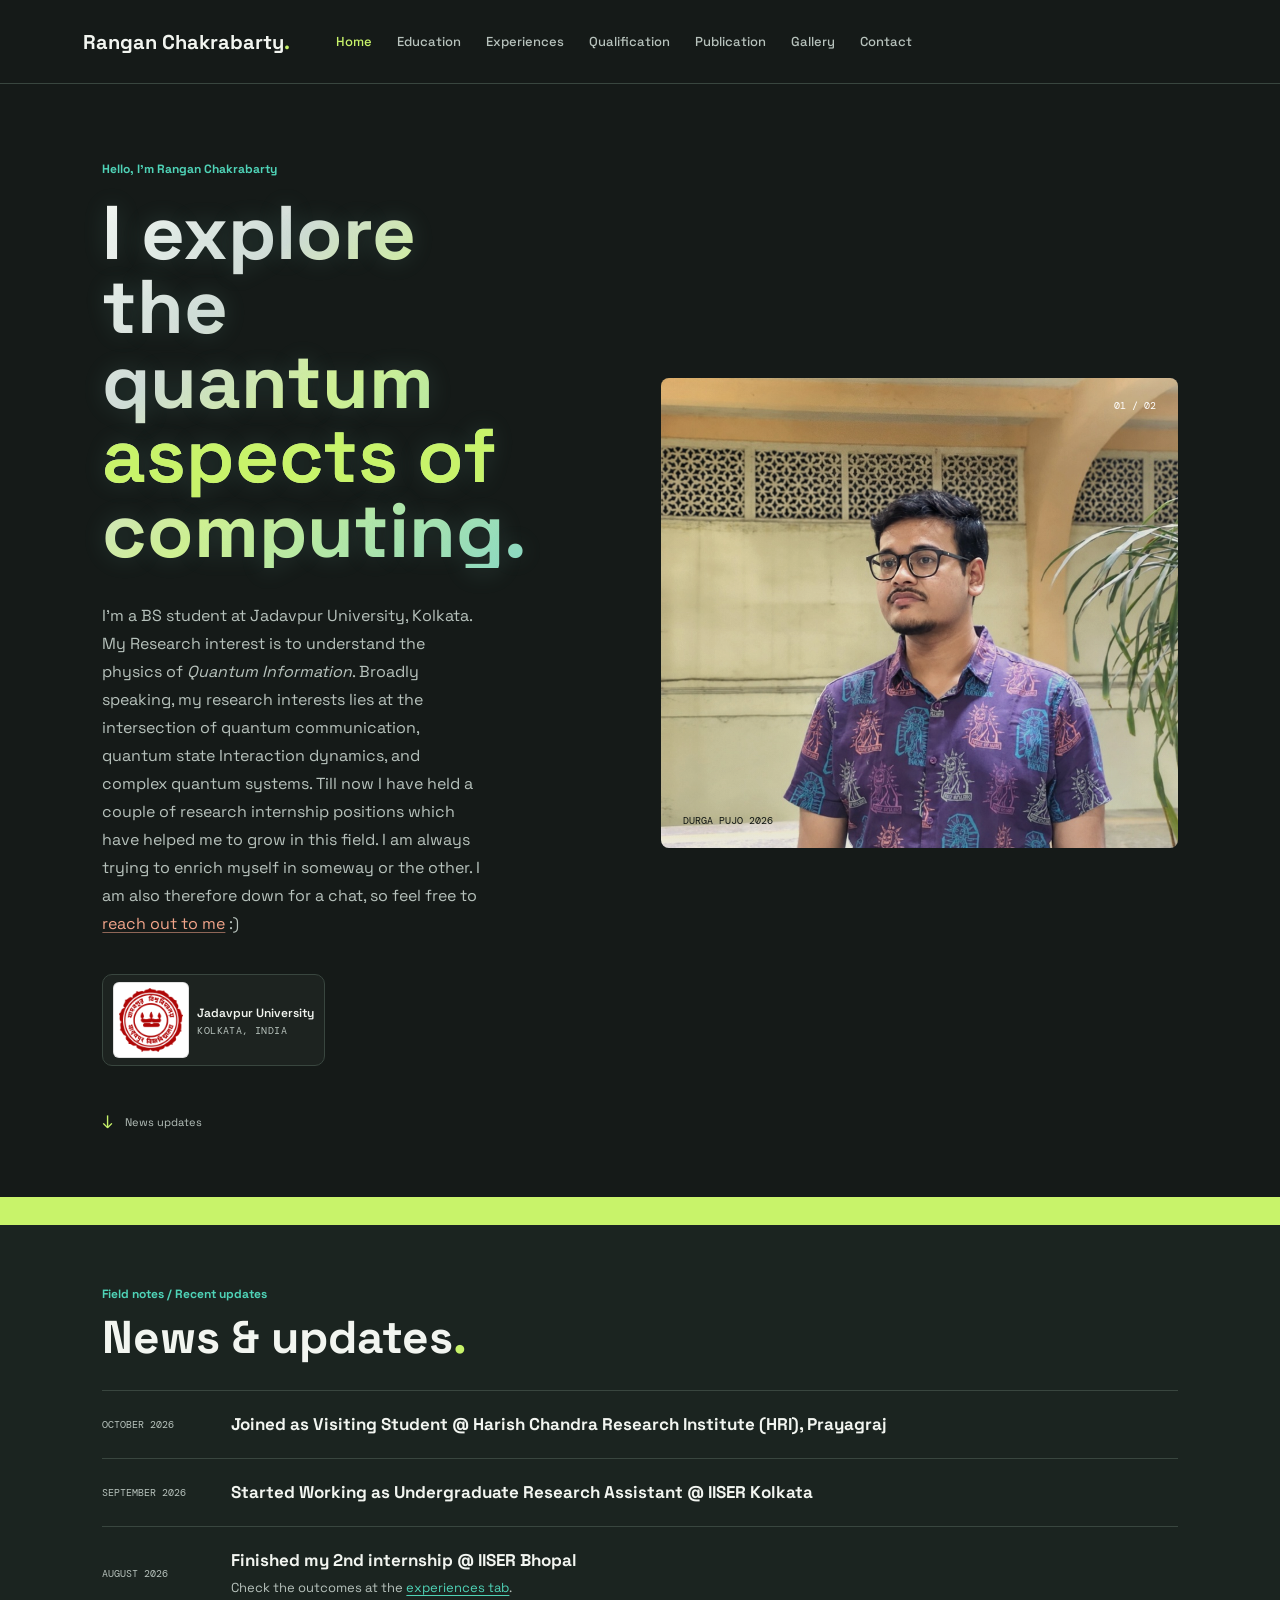
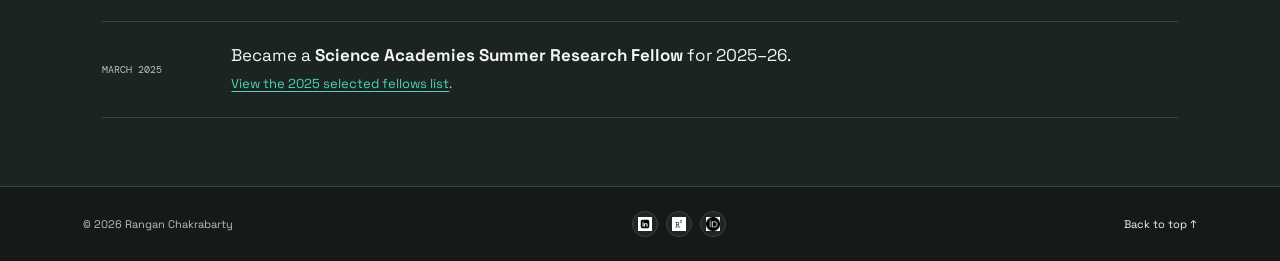
==== commit 8a5d8788: "updated website" ====
--- a/index.html
+++ b/index.html
@@ -47,19 +47,21 @@
           <div class="hero-copy">
             <p class="eyebrow name-lockup">Hello, I'm Rangan Chakrabarty</p>
             <h1>I explore the quantum <em>aspects of</em> computing.</h1>
-            <p class="hero-intro">I'm a BS student at Jadavpur University, Kolkata working currently on Quantum communication and Quantum Information Theory. During my bachelor's I've interned at IISER Bhopal and at Bose Institute, Kolkata. My research interests sit at the intersection of Quantum Communication, Quantum State Interaction Dynamics, and Quantum Algorithms. I'm always down for a chat, so feel free to <a href="https://rangan269-ju.github.io/Personalwebsite/?page=contact">reach out to me</a> :)</p>
+            <p class="hero-intro">I'm a BS student at Jadavpur University, Kolkata. My Research interest is to understand the physics of <em>Quantum Information</em>. Broadly speaking, my research interests lies at the intersection of quantum communication, quantum state Interaction dynamics, and complex quantum systems. Till now I have held a couple of research internship positions which have helped me to grow in this field. I am always trying to enrich myself in someway or the other. I am also therefore down for a chat, so feel free to <a href="https://rangan269-ju.github.io/Personalwebsite/?page=contact">reach out to me</a> :)</p>
+            <div class="university-affiliation">
+              <img src="pictures/Jadavpur_University_Logo.svg.webp" alt="Jadavpur University emblem">
+              <span><strong>Jadavpur University</strong><small>Kolkata, India</small></span>
+            </div>
           </div>
           <div class="hero-visual" aria-label="Durga Pujo 2026">
-            <div class="visual-label">01 / 03</div>
+            <div class="visual-label">01 / 02</div>
             <div class="visual-caption visual-caption-dark">Durga Pujo 2026</div>
           </div>
         </div>
         <a class="scroll-cue page-explorer" href="#news"><span class="scroll-arrow">↓</span><span>News updates</span></a>
       </section>
 
-      <section class="marquee" aria-label="Specialties">
-        <div class="marquee-track"><span>Physics</span><b>✳</b><span>Research</span><b>✳</b><span>Quantum Information</span><b>✳</b><span>Simulation</span><b>✳</b><span>Physics</span><b>✳</b><span>Quantum Information</span><b>✳</b></div>
-      </section>
+      <section class="marquee" aria-hidden="true"></section>
 
       <section id="news" class="news section-pad" aria-labelledby="news-title">
         <div class="news-heading">
@@ -103,7 +105,18 @@
         <article id="research" class="profile-item reveal"><p class="eyebrow">02 / Research Interests</p><h2>Research<br><em>ambitions.</em></h2><div class="research-grid"><div class="research-box"><span class="research-box-index">01</span><strong>Quantum Communication</strong></div><div class="research-box"><span class="research-box-index">02</span><strong>Quantum Algorithms</strong></div><div class="research-box"><span class="research-box-index">03</span><strong>Quantum Protocols</strong></div></div></article>
         <section class="work section-pad" id="project">
           <div class="section-heading reveal"><div><p class="eyebrow">02/ Project Works and experiences</p><h2>Research<br><em>journey.</em></h2></div><p class="section-note"></p></div>
-          <div class="project-entry-grid"><article class="research-box internship-project reveal"><img class="internship-project-image" src="pictures/Screenshot%202026-08-28%20131123.png" alt="Science Academies Summer Research Fellowship Program 2025 project report cover"><span class="research-box-index">01</span><h3>Quantum Algorithms: Detailed Study, Experimental Implementations and Fault Diagnosis of Quantum Logic Gates</h3><p class="project-timeline">July-September 2025</p><p>Supervisor: Dr. Somshubhro Bandyopadhyay</p><p>Bose Institute, Kolkata</p><p>Academy of Sciences Summer Research Fellowship Program 2025 <a class="fellowship-link" href="https://webjapps.ias.ac.in/fellowship2025/lists/selectedList.jsp?col=First_Name&amp;sub=Phy&amp;searchtxt=rangan" target="_blank" rel="noopener noreferrer" aria-label="View fellowship selection">↗</a></p><nav class="project-links" aria-label="Project resources"><a href="https://doi.org/10.13140/RG.2.2.35183.50083" target="_blank" rel="noopener noreferrer"><span>↗</span> ResearchGate / DOI: <span class="doi-number">10.13140/RG.2.2.35183.50083</span></a><a href="https://zenodo.org/records/17501099?token=eyJhbGciOiJIUzUxMiJ9.eyJpZCI6IjRhYTQyNjQ0LTM5YzItNGQ5YS1iMjczLTY4NjM2NmU4YTQyZSIsImRhdGEiOnt9LCJyYW5kb20iOiI2ODg5NjUzNzBiMWYzODQ5M2ZmNTM1MTM1YjNhNDI4OCJ9.HhS94I4QEbYhkho5GENRAHw2uCYoyf9vWG4GuqeVCTBKf3cCyo_2i5JP4HPBs7c6EdXIXnqbnS_jVi15p4PufQ" target="_blank" rel="noopener noreferrer"><span>↗</span> Zenodo</a><a href="https://drive.google.com/" target="_blank" rel="noopener noreferrer"><span>↗</span> Abstract</a></nav></article><article class="research-box internship-project dense-coding-project reveal"><span class="research-box-index">02</span><h3>Quantum Dense Coding Using Bipartite and Multipartite Entangled States Over Noiseless and Noisy Quantum Channels: An IBM Quantum Experience</h3><p class="project-timeline">Quantum communication research</p><p>Study of dense coding protocols using bipartite and multipartite entangled states.</p><nav class="project-links" aria-label="Project resources"><a href="#project"><span>↗</span> Project details</a></nav></article></div>
+          <h3 class="scholarly-heading">Projects and Internships</h3>
+          <div class="project-entry-grid">
+            <article class="research-box internship-project qst-project reveal">
+              <span class="research-box-index">03</span>
+              <h3>QST in a N-entity QHOLC Network</h3>
+              <p class="project-timeline">Sep 2026-- (ongoing)</p>
+              <p class="advisor-note">Advisor: Prof. Prasanta K. Panigrahi</p>
+              <p class="qst-position-note">Undergraduate Research Assistant at IISERK</p>
+            </article>
+            <article class="research-box internship-project dense-coding-project reveal"><span class="research-box-index">02</span><h3>Quantum Dense Coding Using Bipartite and Multipartite Entangled States Over Noiseless and Noisy Quantum Channels: An IBM Quantum Experience</h3><p class="project-timeline">Quantum communication research</p><p>Study of dense coding protocols using bipartite and multipartite entangled states.</p><nav class="project-links" aria-label="Project resources"><a href="#project"><span>↗</span> Project details</a></nav></article>
+            <article class="research-box internship-project reveal"><span class="research-box-index">01</span><h3>Quantum Algorithms: Detailed Study, Experimental Implementations and Fault Diagnosis of Quantum Logic Gates</h3><p class="project-timeline">July-September 2025</p><p>Supervisor: Dr. Somshubhro Bandyopadhyay</p><p>Bose Institute, Kolkata</p><p>Academy of Sciences Summer Research Fellowship Program 2025 <a class="fellowship-link" href="https://webjapps.ias.ac.in/fellowship2025/lists/selectedList.jsp?col=First_Name&amp;sub=Phy&amp;searchtxt=rangan" target="_blank" rel="noopener noreferrer" aria-label="View fellowship selection">↗</a></p><nav class="project-links" aria-label="Project resources"><a href="https://doi.org/10.13140/RG.2.2.35183.50083" target="_blank" rel="noopener noreferrer"><span>↗</span> ResearchGate / DOI: <span class="doi-number">10.13140/RG.2.2.35183.50083</span></a><a href="https://zenodo.org/records/17501099?token=eyJhbGciOiJIUzUxMiJ9.eyJpZCI6IjRhYTQyNjQ0LTM5YzItNGQ5YS1iMjczLTY4NjM2NmU4YTQyZSIsImRhdGEiOnt9LCJyYW5kb20iOiI2ODg5NjUzNzBiMWYzODQ5M2ZmNTM1MTM1YjNhNDI4OCJ9.HhS94I4QEbYhkho5GENRAHw2uCYoyf9vWG4GuqeVCTBKf3cCyo_2i5JP4HPBs7c6EdXIXnqbnS_jVi15p4PufQ" target="_blank" rel="noopener noreferrer"><span>↗</span> Zenodo</a><a href="https://drive.google.com/" target="_blank" rel="noopener noreferrer"><span>↗</span> Abstract</a></nav></article>
+          </div>
         </section>
         <article id="qualification" class="profile-item reveal"><p class="eyebrow">03 / Qualified Examinations</p><h2>Conquered <br><em>entrances.</em></h2><div class="qualification-grid"><div class="research-box"><span class="research-box-index">01</span><strong>Jadavpur University UG Entrance Test- Physics 2023<br><span class="qualification-rank">Ranked 2nd in the entrance test <br>Ranked 9th overall</span></strong></div><div class="research-box"><span class="research-box-index">02</span><strong>CUET (UG) 2023 Entrance Test<br><span class="qualification-percentiles">Percentile in Physics: 98.15<br>Percentile in Chemistry: 99.64<br>Percentile in Biology: 96.40</span></strong></div></div></article>
         <article id="skills" class="profile-item reveal"><p class="eyebrow">05 / Skills</p><h2>Potential<br><em>outgrowths.</em></h2><div class="research-grid skills-grid"><div class="research-box"><span class="research-box-index">01</span><strong>Programming Languages</strong><span class="skill-details"><span class="skill-entry"><b>FORTRAN 95:</b> For scientific and numerical computation.</span><span class="skill-entry"><b>Python:</b> For scientific computing, data analysis, and rapid prototyping.</span><span class="skill-entry"><b>LaTeX:</b> For clean technical writing and professional document preparation.</span><span class="skill-entry"><b>HTML:</b> For structuring web content and pages.</span><span class="skill-entry"><b>CSS:</b> For styling and responsive interface design.</span><span class="skill-entry"><b>JavaScript:</b> For interactivity and dynamic frontend behavior.</span></span></div><div class="research-box"><span class="research-box-index">02</span><strong>Scientific Computing</strong><span class="skill-details"><span class="skill-entry"><b>NumPy &amp; SciPy:</b> Numerical analysis and scientific algorithms.</span><span class="skill-entry"><b>Gnuplot:</b> Quick plotting and data visualization.</span><span class="skill-entry"><b>Matplotlib:</b> Publication-quality figures and analysis plots.</span><span class="skill-entry"><b>Jupyter Notebook:</b> Interactive computation and documentation.</span><span class="skill-entry"><b>Origin:</b> Data processing and graphing for analysis work.</span><span class="skill-entry"><b>Quantum computing libraries:</b> Qiskit, QuTiP, IBM Quantum Experience for quantum simulations and experiments.</span></span></div><div class="research-box"><span class="research-box-index">03</span><strong>Research Skills</strong><span class="skill-details"><span class="skill-entry"><b>Literature review:</b> For identifying gaps and building a strong theoretical base.</span><span class="skill-entry"><b>Data analysis:</b> For interpreting results and extracting meaningful patterns.</span><span class="skill-entry"><b>Scientific writing:</b> For presenting findings clearly and professionally.</span></span></div></div></article>
--- a/styles.css
+++ b/styles.css
@@ -11,7 +11,6 @@
 #skills .skill-details b::before { content: ""; display: inline-block; width: 6px; height: 6px; margin: 0 8px 1px 0; border: 1px solid #63d8d1; background: #63d8d1; box-sizing: border-box; }
 #skills .skills-grid .research-box:last-child .skill-details { justify-content: flex-start; gap: 20px; min-height: 0; }
 @media (max-width: 760px) { #skills .skills-grid { width: 100%; grid-template-columns: 1fr; gap: 14px; margin-top: 30px; } #skills .skills-grid .research-box { min-height: 0; } #skills .skill-details { min-height: 0; gap: 14px; } }
-.internship-project-image, .dense-coding-project::after { clip-path: inset(0 0 65% 0); }
 .scholarly-heading { margin: 24px 0 0; padding-top: 14px; border-top: 1px solid var(--line); color: #f0c978; font: 11px var(--mono); letter-spacing: .08em; text-transform: uppercase; }
 .scholarly-card { position: relative; max-width: 760px; margin-top: 18px; padding: 28px 30px; border: 1px solid #46556b; border-left: 4px solid #e19063; border-radius: 6px; background: #202936; color: #f4ede5; box-shadow: 0 12px 28px rgba(8, 13, 22, .28); transform: translateY(0); transition: transform .25s ease, box-shadow .25s ease, border-color .25s ease, filter .25s ease; animation: scholarlyCardIn .6s ease both; }.scholarly-card:hover { transform: translateY(-4px) scale(1.01); border-color: #6a7f9f; box-shadow: 0 18px 34px rgba(8, 13, 22, .4); filter: brightness(1.04); }
 @keyframes scholarlyCardIn { from { opacity: 0; transform: translateY(16px); } to { opacity: 1; transform: translateY(0); } }
@@ -57,7 +56,6 @@
   .desktop-nav a, .mobile-nav a { color: #f4ede5; opacity: 1; }
   .site-header { -webkit-backface-visibility: hidden; }
   .internship-project, .dense-coding-project { overflow: visible; }
-  .internship-project-image, .dense-coding-project::after { top: -96px; }
   .dense-coding-project { padding-top: 112px; }
 }
 .section-pad { padding-left: 9.5vw; padding-right: 9.5vw; }
@@ -80,16 +78,34 @@
 .qualification-grid { display: grid; grid-template-columns: repeat(2, minmax(0, 1fr)); gap: 12px; width: min(100%, 620px); margin-top: 30px; }.qualification-grid .research-box { min-height: 108px; }.qualification-grid .research-box strong { max-width: none; }.qualification-rank, .qualification-percentiles { color: #e19063; font-size: 11px; }.qualification-percentiles { display: block; font: 10px/1.5 var(--mono); white-space: nowrap; }
 .profile-section > .work { grid-column: 1 / -1; padding: 17px 0 0; border-top: 2px solid var(--ink); }
 .project-entry-grid { display: grid; grid-template-columns: repeat(2, minmax(0, 1fr)); gap: 24px; margin-top: 30px; }.internship-project { min-height: 0; }.internship-project h3 { max-width: none; margin: 18px 0 14px; font: 600 16px/1.35 var(--sans); }.internship-project p { margin: 5px 0 0; color: var(--muted); font: 11px/1.5 var(--mono); text-transform: uppercase; }
-.internship-project { position: relative; overflow: visible; padding: 24px; border: 0; border-left: 5px solid #e2b35d; border-radius: 2px 2px 0 0; outline: 0; background: #163b45; box-shadow: 10px 10px 0 rgba(8, 30, 36, .28); }.internship-project::before { content: ""; position: absolute; z-index: 1; top: -12px; left: 24px; width: 150px; height: 12px; border-radius: 4px 4px 0 0; background: #1d4a56; box-shadow: inset 0 1px 0 rgba(255, 255, 255, .12), 4px -2px 0 rgba(8, 30, 36, .08); }.internship-project::after { display: none; }.internship-project .research-box-index { color: #f0c978; }.internship-project h3 { margin-top: 14px; color: #f4ede5; font: 600 22px/1.2 var(--serif); letter-spacing: 0; }.internship-project p { color: #b9d0d0; font-family: var(--sans); font-size: 12px; text-transform: none; }.internship-project-image { position: absolute; z-index: 2; top: -128px; right: 32px; width: 210px; height: 268px; object-fit: cover; clip-path: inset(0 0 50% 0); transform: rotate(2deg); border: 8px solid #f4ede5; box-shadow: 8px 10px 0 rgba(8, 30, 36, .3); }
+.internship-institutions-note { margin: 28px 0 0; color: #fff; font: 14px/1.7 var(--sans); }
+.internship-institution-logos { display: grid; gap: 16px; margin-top: 18px; }
+.internship-institution-logo-row { display: flex; align-items: center; justify-content: center; gap: 16px; }
+.internship-institution-logos img { display: block; flex: 0 1 145px; width: 145px; min-width: 0; max-width: 100%; height: 100px; padding: 8px; border-radius: 4px; background: #fff; object-fit: contain; }
+.internship-project { position: relative; overflow: visible; justify-content: flex-start; padding: 24px; border: 0; border-left: 5px solid #e2b35d; border-radius: 2px 2px 0 0; outline: 0; background: #163b45; box-shadow: 10px 10px 0 rgba(8, 30, 36, .28); }.internship-project::before { content: ""; position: absolute; z-index: 1; top: -12px; left: 24px; width: 150px; height: 12px; border-radius: 4px 4px 0 0; background: #1d4a56; box-shadow: inset 0 1px 0 rgba(255, 255, 255, .12), 4px -2px 0 rgba(8, 30, 36, .08); }.internship-project .research-box-index { color: #f0c978; }.internship-project h3 { margin-top: 14px; color: #f4ede5; font: 600 22px/1.2 var(--serif); letter-spacing: 0; }.internship-project p { color: #b9d0d0; font-family: var(--sans); font-size: 12px; text-transform: none; }
 .project-links { display: grid; gap: 8px; margin-top: 20px; padding-top: 16px; border-top: 1px solid #416a73; }.project-links a { display: inline-flex; align-items: center; gap: 10px; width: fit-content; color: #f0c978; font: 11px var(--mono); text-transform: uppercase; }.project-links a span { color: #f4ede5; font-size: 16px; transition: transform .2s; }.project-links a:hover span { transform: translate(3px, -3px); }
 .project-links a .doi-number { color: #8fd0ca; font: 10px var(--mono); letter-spacing: .06em; text-transform: none; }.project-links a:hover .doi-number { transform: none; }
 .internship-project .project-timeline { margin-top: -7px; color: #f0c978; font: 11px var(--mono); letter-spacing: .08em; text-transform: uppercase; }
 .fellowship-link { display: inline-flex; align-items: center; gap: 6px; margin-left: 6px; color: #b9d0d0; font: 12px/1.5 var(--sans); }.fellowship-link span { display: inline-block; color: #f0c978; font-size: 16px; transition: transform .2s ease; }.fellowship-link:hover span { transform: translate(3px, -3px); }
 .internship-detail-link { display: inline-flex; align-items: center; gap: 7px; color: #b9d0d0; }.internship-detail-link span { color: #f0c978; font-size: 16px; transition: transform .2s; }.internship-detail-link:hover span { transform: translate(3px, -3px); }
-.dense-coding-project { order: -1; padding-top: 24px; }.dense-coding-project h3 { margin-top: 14px; }.dense-coding-project::before { left: 24px; }.dense-coding-project::after { content: ""; display: block; position: absolute; z-index: 2; top: -128px; right: 32px; width: 210px; height: 268px; background: url("pictures/iiserb.png") center/cover; clip-path: inset(0 0 50% 0); transform: rotate(2deg); border: 8px solid #f4ede5; border-radius: 0; box-shadow: 8px 10px 0 rgba(8, 30, 36, .3); }
-@media (max-width: 760px) { .project-entry-grid { grid-template-columns: 1fr; gap: 38px; }.internship-project::before { left: 16px; width: 112px; }.internship-project-image { top: -82px; right: 20px; width: 135px; height: 172px; border-width: 5px; }.dense-coding-project::after { top: -82px; right: 20px; width: 135px; height: 172px; clip-path: inset(0 0 50% 0); border-width: 5px; border-radius: 0; } }
-.internship-project, .dense-coding-project { padding-top: 48px; }.internship-label { position: absolute; z-index: 3; top: 10px; left: 50%; transform: translateX(-50%); width: max-content; max-width: calc(100% - 28px); padding: 4px 8px; border: 1px solid #e2b35d; background: #163b45; color: #f0c978; font: 9px var(--mono); letter-spacing: .06em; text-align: center; text-transform: uppercase; }.internship-project h3 { font-family: var(--mono); font-size: 15px; line-height: 1.45; letter-spacing: .02em; text-transform: uppercase; }.internship-project p { font-family: var(--mono); font-size: 11px; letter-spacing: .02em; }
-@media (max-width: 760px) { .internship-project, .dense-coding-project { padding-top: 44px; }.internship-label { top: 8px; max-width: calc(100% - 20px); padding: 4px 6px; font-size: 7px; } }
+.qst-project { order: -2; }.dense-coding-project { order: -1; padding-top: 24px; }.dense-coding-project h3 { margin-top: 14px; }.dense-coding-project::before { left: 24px; }
+@media (max-width: 760px) { .project-entry-grid { grid-template-columns: 1fr; gap: 38px; }.internship-project::before { left: 16px; width: 112px; } }
+.internship-project h3 { font-family: var(--mono); font-size: 15px; line-height: 1.45; letter-spacing: .02em; text-transform: uppercase; }.internship-project p { font-family: var(--mono); font-size: 11px; letter-spacing: .02em; }
+.internship-title-link { color: var(--ink); }
+.internship-title-link:hover, .internship-title-link:focus-visible, .internship-title-link:active { color: #c6a0ff; }
+.internship-detail-page { width: min(100%, 900px); margin: 0 auto; padding: 32px 0; }.internship-detail-back { display: inline-block; margin-bottom: 24px; padding: 8px 12px; border: 1px solid var(--line); border-radius: 4px; color: var(--green); font: 11px var(--mono); }.internship-detail-back:hover, .internship-detail-back:focus-visible { border-color: var(--green); background: rgba(79, 211, 183, .08); }.internship-detail-title { margin: 0; color: var(--ink); font: 600 clamp(20px, 2.6vw, 30px)/1.3 var(--serif); }
+.internship-detail-note { max-width: 860px; margin: 24px 0 0; color: #fff; font: 14px/1.8 var(--sans); }
+.internship-detail-note p { margin: 0 0 16px; }
+.internship-detail-note p:last-child { margin-bottom: 0; }
+.internship-detail-note a { color: var(--green); text-decoration: underline; text-underline-offset: .15em; }
+.internship-detail-images { display: grid; grid-template-columns: repeat(2, minmax(0, 1fr)); align-items: start; gap: 16px; margin-top: 24px; }.internship-detail-images img { display: block; width: 100%; height: auto; border: 1px solid var(--line); border-radius: 6px; background: #fff; }
+.internship-detail-images .orthogonality-graph { aspect-ratio: 688 / 489; object-fit: contain; }
+@media (max-width: 560px) { .internship-detail-images { grid-template-columns: 1fr; } }
+.internship-references-heading { margin: 32px 0 0; padding-top: 20px; border-top: 1px solid var(--line); color: var(--green); font: 600 22px/1.3 var(--serif); }
+.internship-references { display: grid; gap: 12px; margin: 18px 0 0; padding-left: 28px; color: #fff; font: 12px/1.7 var(--sans); }
+.internship-references li { padding-left: 4px; overflow-wrap: anywhere; }
+.internship-references a { color: inherit; text-decoration: underline; text-decoration-color: var(--green); text-underline-offset: .15em; }
+.internship-references li::marker { color: var(--green); font-family: var(--mono); }
 @media (max-width: 760px) { .site-header { height: 70px; min-height: 70px; padding: 0 6vw; align-items: center; } }
 @media (max-width: 760px) { .education-progress { margin-top: 28px; border: 1px solid var(--line); padding: 18px; background: #481c25; }.progress-heading, .progress-footer { display: flex; justify-content: space-between; gap: 10px; font: 9px var(--mono); text-transform: uppercase; }.progress-heading strong { color: #e19063; font-weight: 400; }.progress-track { height: 8px; margin: 18px 0 10px; background: #6c4149; overflow: hidden; }.progress-fill { display: block; width: 75%; height: 100%; background: #e19063; }.progress-footer { color: var(--muted); font-size: 8px; }.progress-footer span:nth-child(2) { color: var(--ink); } }
 @media (min-width: 761px) { .site-header { height: 84px; min-height: 84px; padding: 0 6.5vw; align-items: center; }.desktop-nav { flex-direction: row; align-items: center; gap: 25px; }.profile-section { grid-template-columns: minmax(0, 1fr); column-gap: 0; } }
@@ -120,6 +136,13 @@
 .hero h1 { max-width: 680px; font-family: var(--sans); font-size: 76px; font-weight: 700; letter-spacing: 0; line-height: .98; }
 .hero h1 em, h2 em { color: var(--yellow); font-family: var(--sans); font-style: normal; font-weight: 600; letter-spacing: 0; }
 .hero-intro { color: var(--muted); font-size: 16px; line-height: 1.75; }
+.hero-intro a { color: #f2a58a; text-decoration: underline; text-decoration-color: rgba(242, 165, 138, .55); text-underline-offset: 3px; transition: color .2s ease; }
+.hero-intro a:hover { color: #ffd1a1; }
+.university-affiliation { display: inline-flex; align-items: center; gap: 8px; margin-top: 8px; padding: 7px 10px; border: 1px solid var(--line); border-radius: 10px; background: rgba(32, 39, 35, .72); }
+.university-affiliation img { display: block; flex: 0 0 76px; width: 76px; height: 76px; padding: 5px; border: 1px solid rgba(0, 0, 0, .12); border-radius: 6px; background: #fff; object-fit: contain; }
+.university-affiliation span { display: grid; gap: 2px; }
+.university-affiliation strong { color: var(--ink); font-size: 12px; font-weight: 600; }
+.university-affiliation small { color: var(--muted); font: 10px var(--mono); letter-spacing: .04em; text-transform: uppercase; }
 .hero-visual { border-radius: 8px; }
 .hero-visual.is-changing { animation: hero-slide-reveal .65s ease both; }
 @keyframes hero-slide-reveal { from { opacity: .55; transform: scale(1.015); } to { opacity: 1; transform: scale(1); } }
@@ -151,14 +174,20 @@
 .education-step small, .education-date { font-family: var(--mono); }
 .internship-project { border: 1px solid #3a4941; border-left: 4px solid var(--yellow); border-radius: 8px; background: #202723; box-shadow: none; }
 .internship-project::before { display: none; }
-.internship-project h3 { color: var(--ink); font-family: var(--sans); font-size: 18px; font-weight: 600; letter-spacing: 0; text-transform: none; }
+.internship-project h3 { color: #c6a0ff; font-family: var(--sans); font-size: 18px; font-weight: 600; letter-spacing: 0; text-transform: none; }
+.qst-project h3 { margin: 14px 0; color: var(--ink); font-size: 18px; line-height: 1.45; }
+.qst-project p:not(.project-timeline) { margin-top: 5px; font-size: 13px; line-height: 1.5; }
+.internship-project:hover { border-color: #c6a0ff; }
 .internship-project p { color: var(--muted); font-family: var(--sans); font-size: 13px; letter-spacing: 0; }
-.internship-project .project-timeline, .internship-project .research-box-index, .internship-label { color: var(--yellow); }
-.internship-label { border-color: #526342; border-radius: 999px; background: #29332d; font-family: var(--sans); font-size: 10px; letter-spacing: 0; text-transform: none; }
-.internship-project-image, .dense-coding-project::after { border-radius: 6px; box-shadow: 0 8px 24px rgba(0, 0, 0, .28); }
+.internship-project .project-timeline, .internship-project .research-box-index { color: var(--yellow); }
+.internship-project .fellowship-sponsor-note { color: #ff9fcf; }
+.internship-project .advisor-note { color: #fff; }
+.internship-project .qst-position-note { color: #ff9fcf; }
 .project-links { border-color: var(--line); }
-.project-links a, .fellowship-link, .internship-detail-link { color: var(--green); }
-.project-links a .doi-number { color: #92ded1; }
+.project-links a, .project-links a:hover, .project-links a:focus-visible, .project-links a:active { color: #fff; }
+.project-links a .doi-number { color: #fff; }
+.fellowship-link, .internship-detail-link { color: var(--green); }
+.internship-detail-link, .internship-detail-link:hover, .internship-detail-link:focus-visible, .internship-detail-link:active { color: #ff9fcf; }
 .work { border-color: var(--line); }
 .contact { background: linear-gradient(135deg, #195b4e 0%, #17483f 100%); }
 .contact .eyebrow { color: var(--yellow); }
@@ -188,13 +217,15 @@
 .gallery-item a:hover img { transform: scale(1.035); }
 .gallery-item figcaption { padding: 12px 14px 14px; color: var(--ink); font: 500 12px/1.45 var(--sans); }
 .gallery-diagram img { object-fit: contain; padding: 10px; background: #f4f7f5; }
-.internship-project:not(.dense-coding-project) { padding-top: 24px; }
-.internship-project:not(.dense-coding-project) > .internship-project-image { display: none; }
 
 @media (max-width: 760px) {
   .section-pad { padding-left: 6vw; padding-right: 6vw; }
   .hero { padding-top: 36px; }
   .hero-grid { margin-top: 34px; }
+  .university-affiliation { gap: 6px; padding: 5px 7px; border-radius: 8px; }
+  .university-affiliation img { flex-basis: 60px; width: 60px; height: 60px; }
+  .university-affiliation strong { font-size: 9px; }
+  .university-affiliation small { font-size: 8px; }
   .hero h1 { font-size: 50px; letter-spacing: 0; }
   .hero-visual { min-height: 360px; }
   .profile-item h2, .section-heading h2, .about h2 { letter-spacing: 0; }
@@ -214,19 +245,7 @@
 @media (max-width: 440px) { .gallery-grid { grid-template-columns: 1fr; } }
 
 #research, #skills { display: none !important; }
-.dense-coding-project::after { display: none; }
-.project-entry-grid { align-items: start; }
-.dense-coding-gallery { display: grid; grid-template-columns: minmax(0, 1.35fr) minmax(0, 1fr); align-items: start; gap: 12px; margin-top: 18px; }
-.dense-coding-figure { width: 100%; margin: 0; overflow: hidden; border: 1px solid rgba(200, 243, 106, .25); border-radius: 8px; background: #f4f7f5; box-shadow: 0 12px 30px rgba(0, 0, 0, .24); transition: transform .25s ease, border-color .25s ease, box-shadow .25s ease; }
-.dense-coding-figure:hover { transform: translateY(-3px); border-color: var(--yellow); box-shadow: 0 18px 38px rgba(0, 0, 0, .32); }
-.dense-coding-figure img { display: block; width: 100%; height: auto; background: #fff; }
-.dense-coding-figure:first-child { width: 100%; }
-.dense-coding-figure:first-child img { aspect-ratio: 1320 / 464; object-fit: contain; }
-.dense-coding-figure:last-child { width: 100%; }
-.dense-coding-figure:last-child img { transform: scale(1.22); }
-.first-internship-figure { width: min(100%, 340px); justify-self: center; margin-top: 18px; }
-.first-internship-figure img { aspect-ratio: auto; object-fit: contain; }
-@media (max-width: 420px) { .dense-coding-gallery { grid-template-columns: 1fr; } .dense-coding-figure:first-child, .dense-coding-figure:last-child { width: min(100%, 300px); justify-self: center; } }
+.project-entry-grid { align-items: stretch; grid-auto-rows: 1fr; }
 @media (prefers-reduced-motion: reduce) { .hero-visual.is-changing { animation: none; } }
 
 @media (max-width: 760px) {
@@ -266,4 +285,35 @@
   .news-date { grid-column: 1 / -1; }
   .news-copy h3 { font-size: 16px; }
   .news-copy p { font-size: 12px; }
+}
+
+.workshop-dropdown { max-width: 900px; margin-top: 18px; overflow: hidden; border: 1px solid #3a4941; border-radius: 14px; background: radial-gradient(ellipse at 100% 0, rgba(79, 211, 183, .12), transparent 50%), #1b2420; box-shadow: 0 16px 38px rgba(0, 0, 0, .2); transition: border-color .2s ease, box-shadow .2s ease; }
+.workshop-dropdown:hover, .workshop-dropdown[open] { border-color: var(--green); box-shadow: 0 18px 42px rgba(0, 0, 0, .28); }
+.workshop-summary { display: grid; grid-template-columns: minmax(0, 1fr) auto 34px; align-items: center; gap: 20px; padding: 22px 24px; cursor: pointer; list-style: none; }
+.workshop-summary::-webkit-details-marker { display: none; }
+.workshop-summary::marker { content: ""; }
+.workshop-summary:focus-visible { outline: 2px solid var(--yellow); outline-offset: -5px; }
+.workshop-summary-copy { display: grid; gap: 5px; }
+.workshop-summary-note { color: var(--ink); font-size: 14px; font-weight: 600; line-height: 1.5; }
+.workshop-count { padding: 7px 10px; border: 1px solid rgba(79, 211, 183, .35); border-radius: 999px; color: var(--green); font: 10px var(--mono); white-space: nowrap; }
+.workshop-chevron { display: grid; width: 34px; height: 34px; place-items: center; border: 1px solid var(--line); border-radius: 50%; color: var(--yellow); font-size: 18px; transition: transform .25s ease, background .25s ease; }
+.workshop-dropdown[open] .workshop-chevron { transform: rotate(45deg); background: rgba(79, 211, 183, .1); }
+.workshop-card { max-width: none; margin: 0; padding: 22px 24px 26px; border: 0; border-top: 1px solid var(--line); border-radius: 0; background: rgba(9, 15, 12, .22); box-shadow: none; animation: none; }
+.workshop-card:hover { transform: none; border-color: var(--line); box-shadow: none; filter: none; }
+.workshop-list { gap: 0; margin: 12px 0 0; padding-left: 28px; }
+.workshop-list li { padding: 14px 0 14px 8px; border-bottom: 1px solid rgba(57, 70, 63, .65); font: 12px/1.65 var(--sans); }
+.workshop-list li:last-child { border-bottom: 0; }
+.workshop-list li::marker { color: var(--green); font: 10px var(--mono); }
+.workshop-list a { display: inline-flex; align-items: center; gap: 5px; margin-left: 6px; color: var(--yellow); font: 10px var(--mono); text-transform: uppercase; }
+.workshop-list a:hover { color: var(--ink); }
+@media (max-width: 560px) {
+  .workshop-summary { grid-template-columns: minmax(0, 1fr) 34px; gap: 12px; padding: 18px; }
+  .workshop-count { grid-row: 2; grid-column: 1; justify-self: start; }
+  .workshop-chevron { grid-row: 1 / 3; grid-column: 2; }
+  .workshop-card { padding: 18px 16px 20px; }
+  .workshop-list { padding-left: 22px; }
+  .workshop-list li { padding-left: 5px; }
+}
+@media (prefers-reduced-motion: reduce) {
+  .workshop-dropdown, .workshop-chevron { transition: none; }
 }
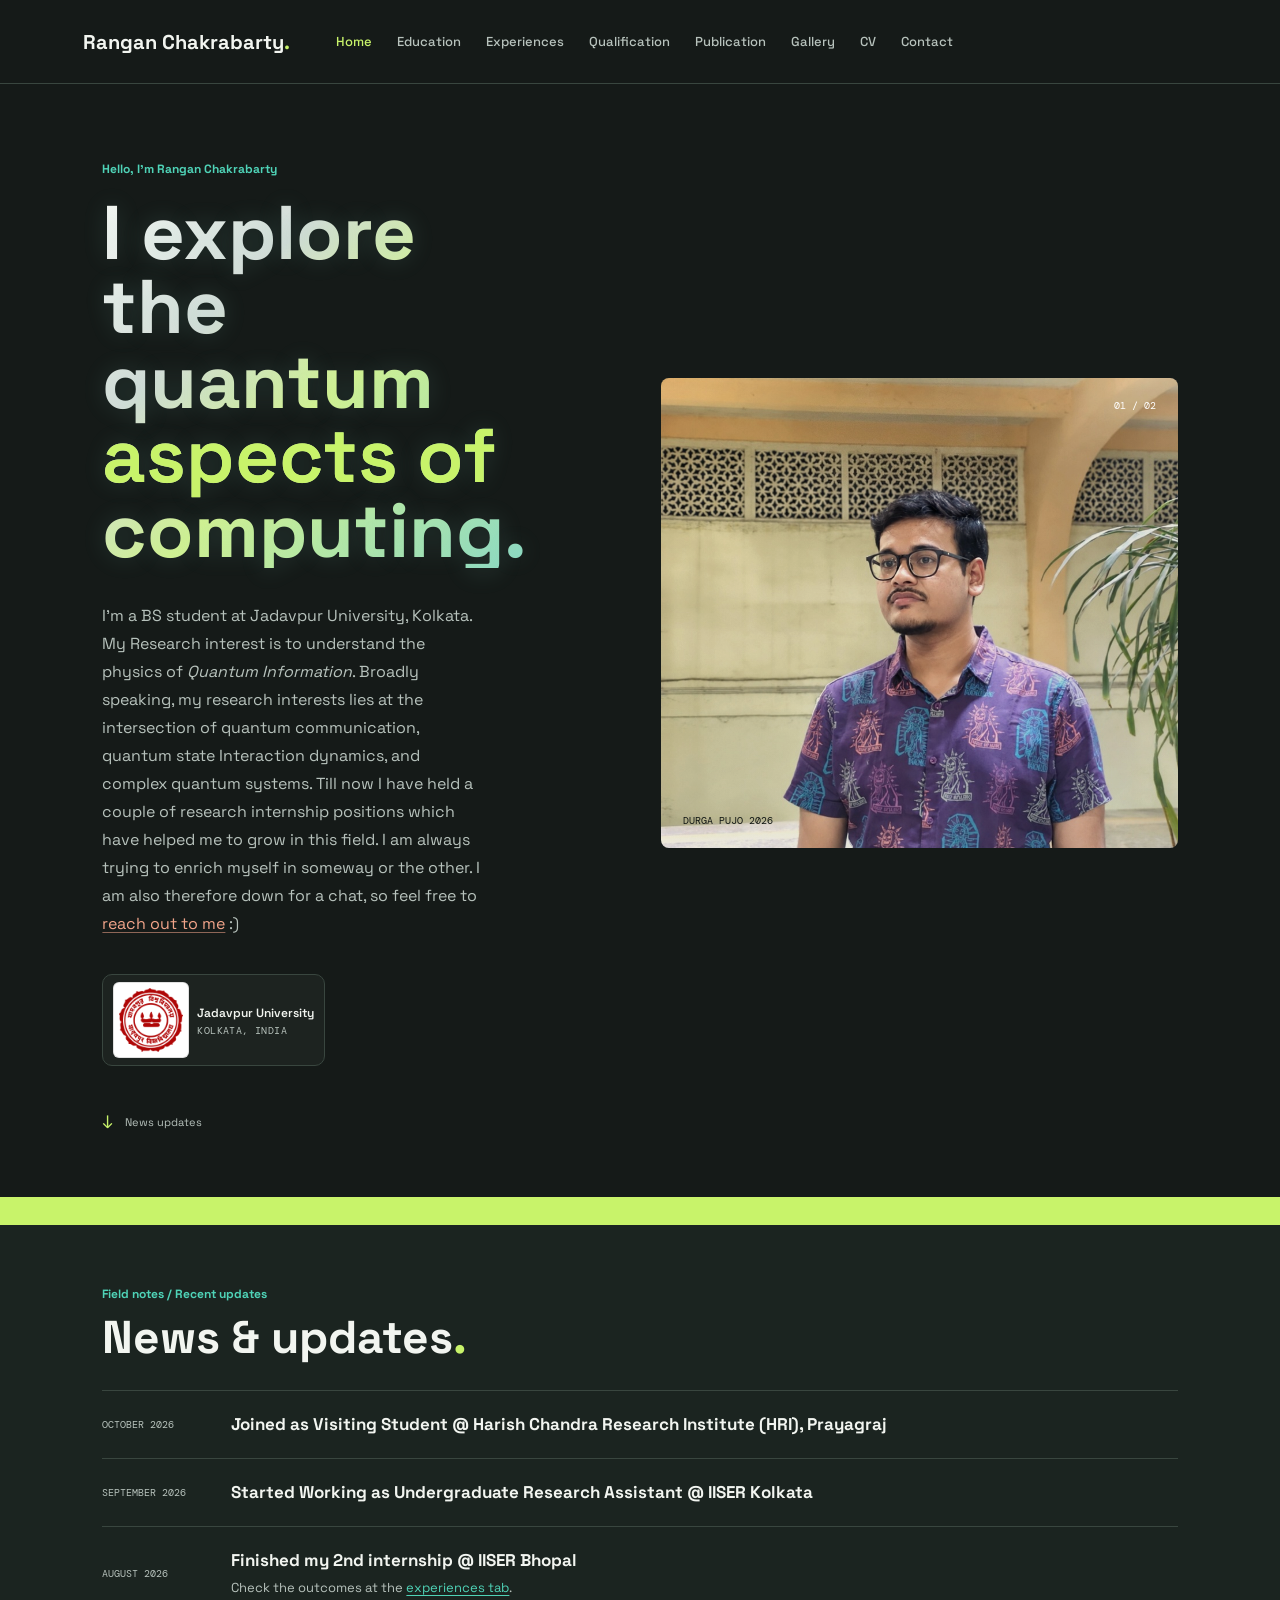
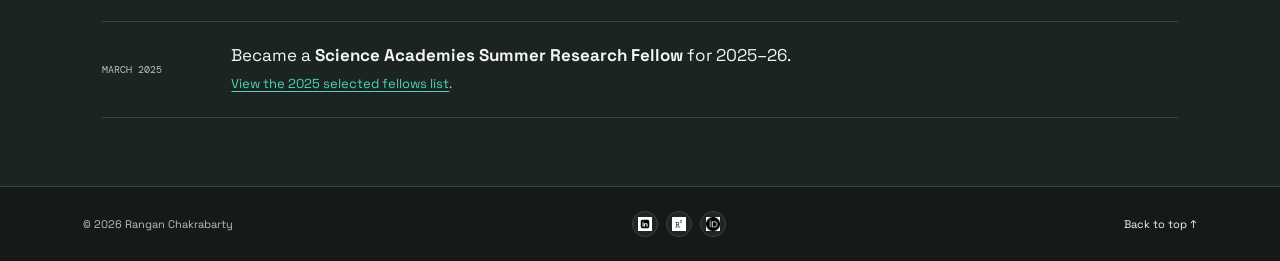
==== commit 7321e22b: "generated cv pdf" ====
--- a/index.html
+++ b/index.html
@@ -24,6 +24,7 @@
         <a href="?page=qualification">Qualification</a>
         <a href="?page=publication">Publication</a>
         <a href="?page=gallery">Gallery</a>
+        <a href="personal-cv/main.pdf" target="_blank" rel="noopener noreferrer">CV</a>
         <a href="?page=contact">Contact</a>
       </nav>
       <button class="menu-toggle" type="button" aria-expanded="false" aria-controls="mobile-nav" aria-label="Open navigation">
@@ -38,6 +39,7 @@
       <a href="?page=qualification">Qualification</a>
       <a href="?page=publication">Publication</a>
       <a href="?page=gallery">Gallery</a>
+      <a href="personal-cv/main.pdf" target="_blank" rel="noopener noreferrer">CV</a>
       <a href="?page=contact">Contact</a>
     </nav>
 
@@ -109,7 +111,7 @@
           <div class="project-entry-grid">
             <article class="research-box internship-project qst-project reveal">
               <span class="research-box-index">03</span>
-              <h3>QST in a N-entity QHOLC Network</h3>
+              <h3>Quantum State Transfer in a N-entity QHOLC Network</h3>
               <p class="project-timeline">Sep 2026-- (ongoing)</p>
               <p class="advisor-note">Advisor: Prof. Prasanta K. Panigrahi</p>
               <p class="qst-position-note">Undergraduate Research Assistant at IISERK</p>
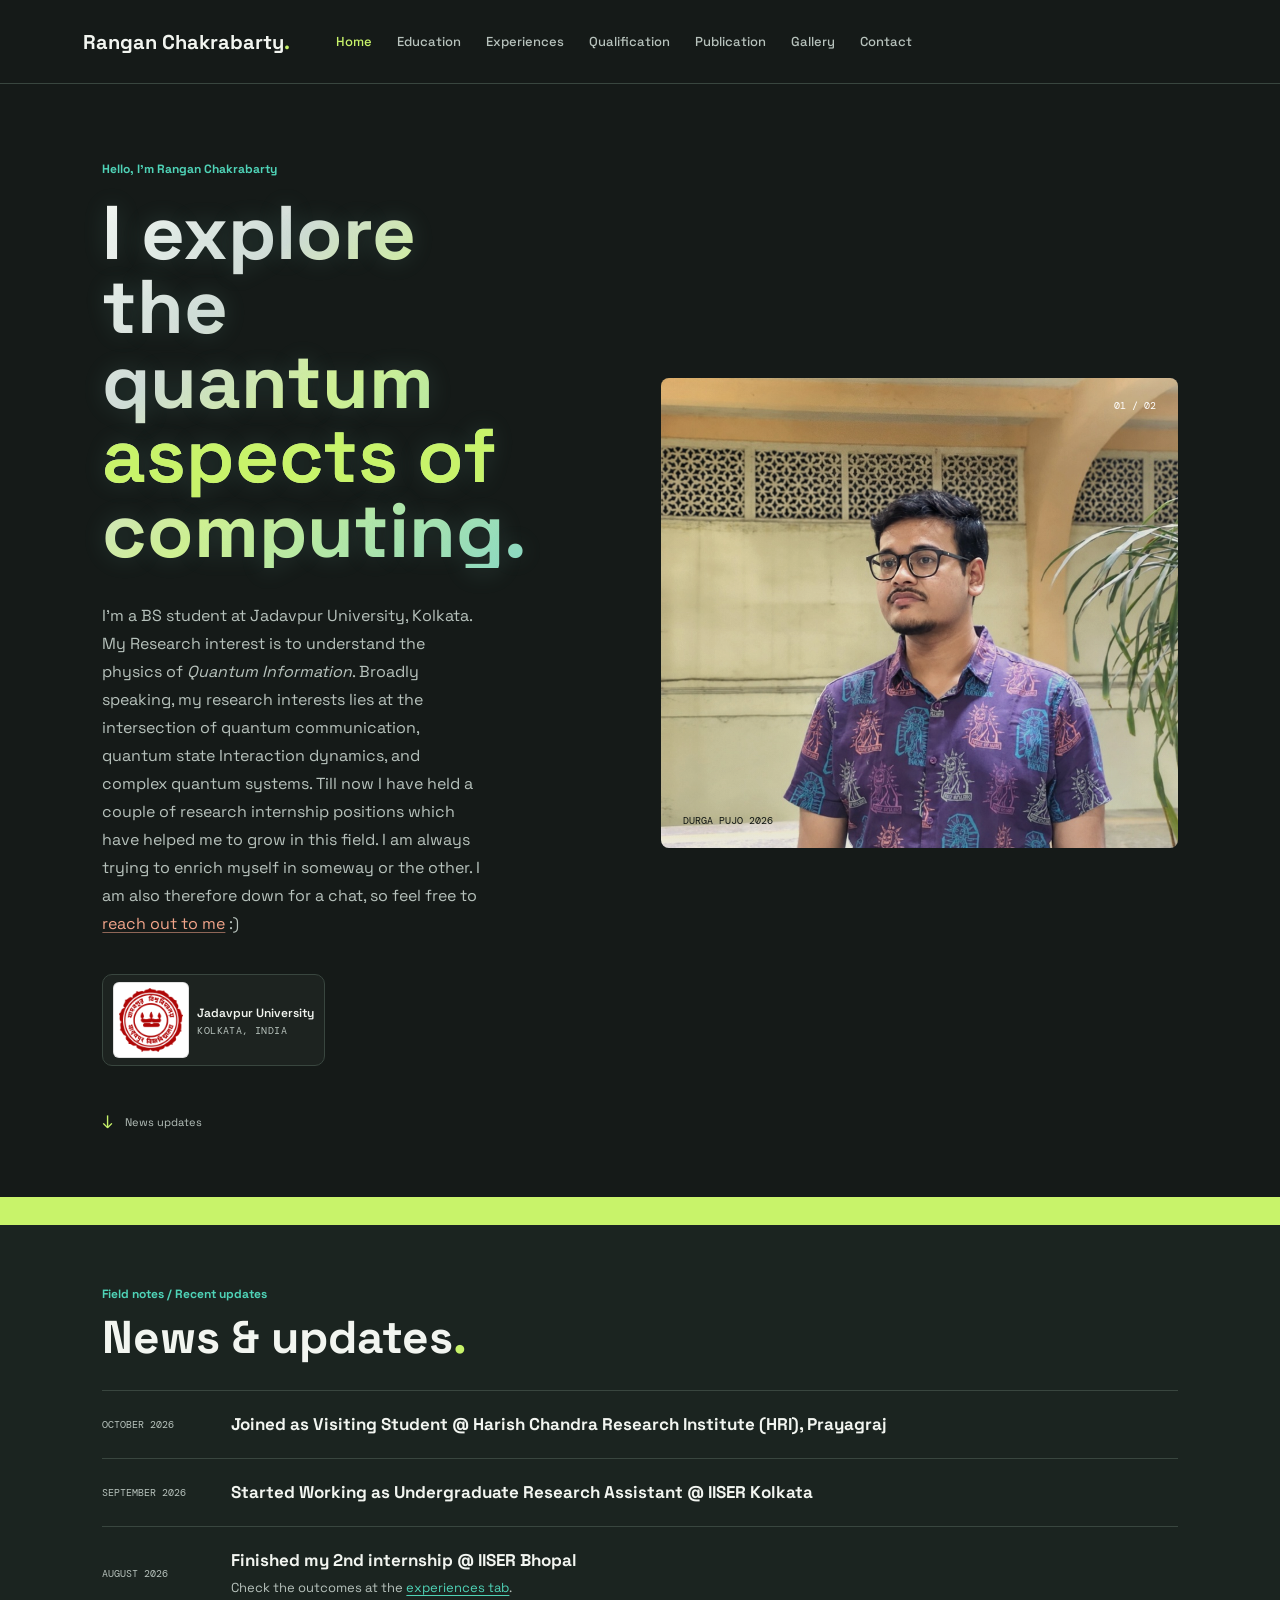
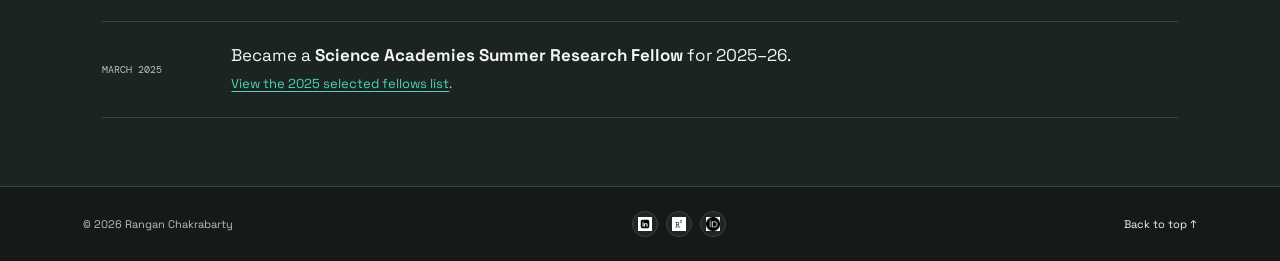
==== commit 8eb2296f: "a" ====
--- a/index.html
+++ b/index.html
@@ -24,7 +24,6 @@
         <a href="?page=qualification">Qualification</a>
         <a href="?page=publication">Publication</a>
         <a href="?page=gallery">Gallery</a>
-        <a href="personal-cv/main.pdf" target="_blank" rel="noopener noreferrer">CV</a>
         <a href="?page=contact">Contact</a>
       </nav>
       <button class="menu-toggle" type="button" aria-expanded="false" aria-controls="mobile-nav" aria-label="Open navigation">
@@ -39,7 +38,6 @@
       <a href="?page=qualification">Qualification</a>
       <a href="?page=publication">Publication</a>
       <a href="?page=gallery">Gallery</a>
-      <a href="personal-cv/main.pdf" target="_blank" rel="noopener noreferrer">CV</a>
       <a href="?page=contact">Contact</a>
     </nav>
 
